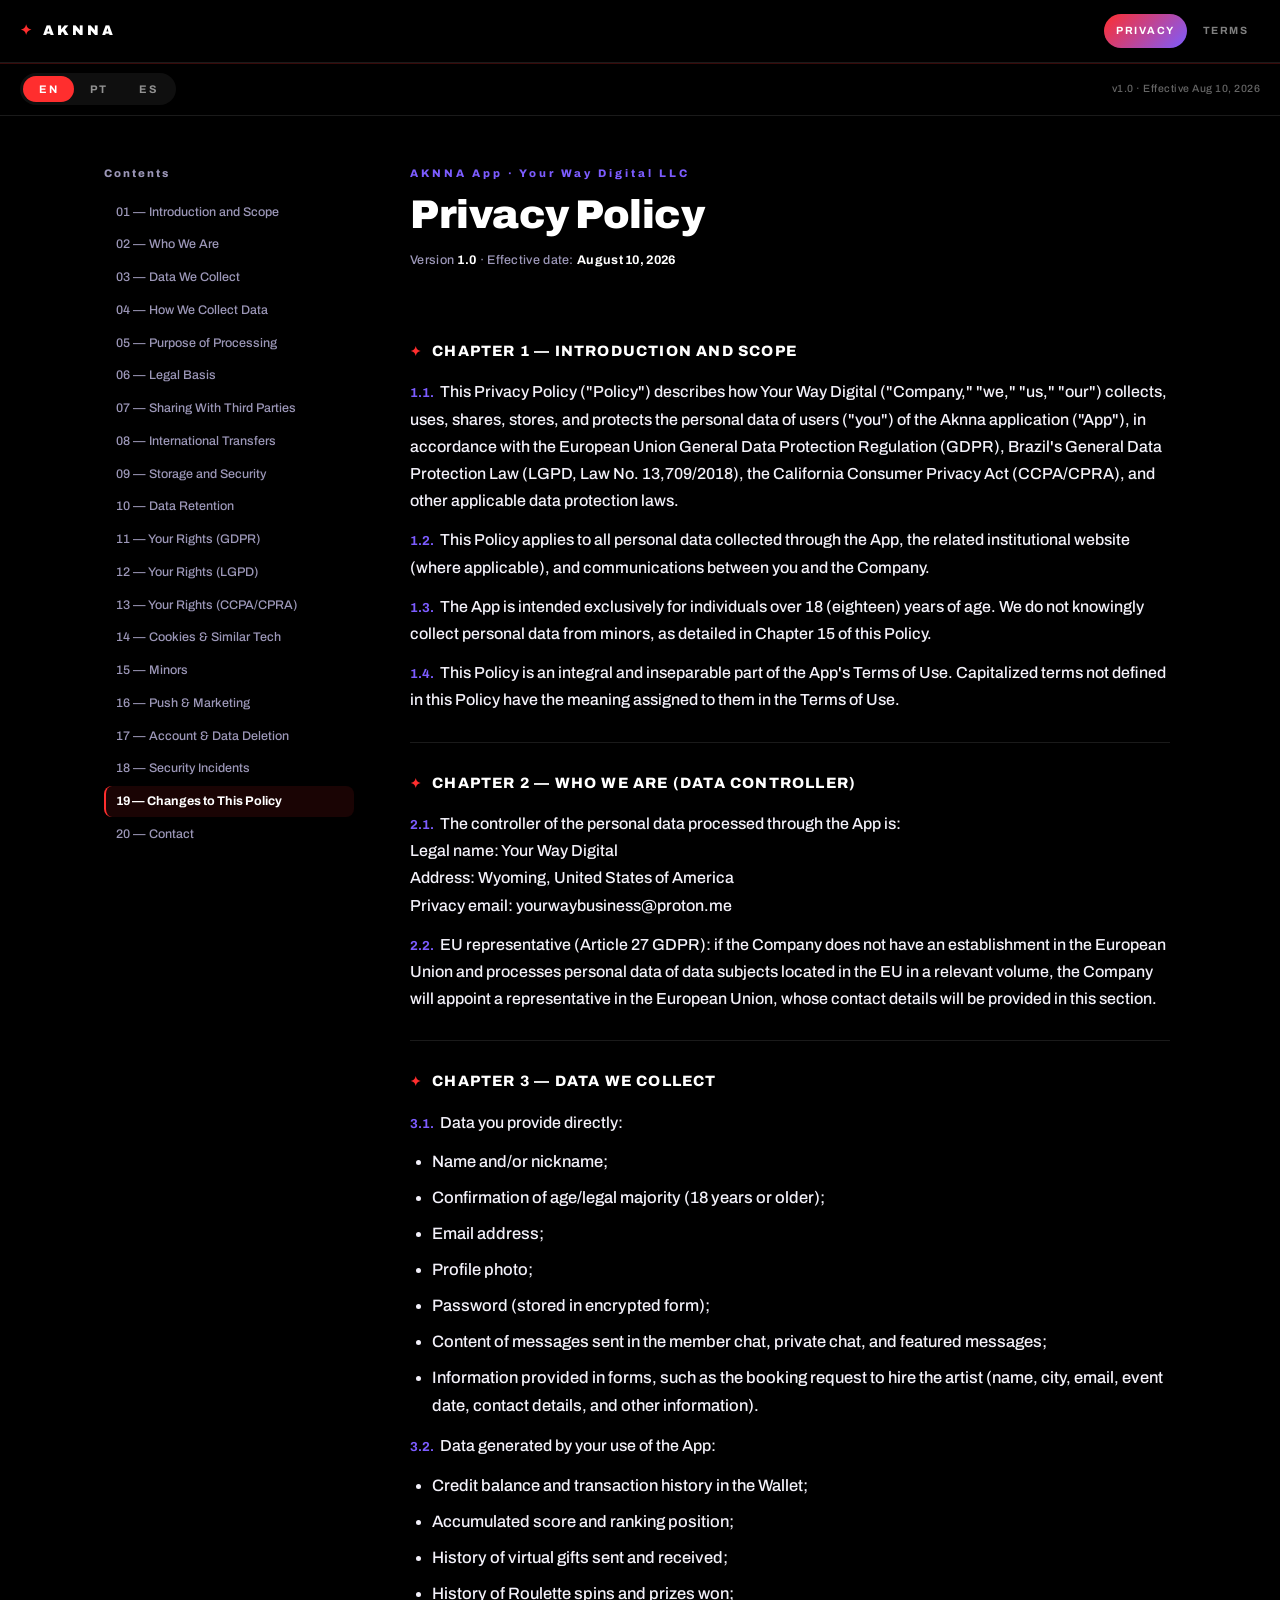
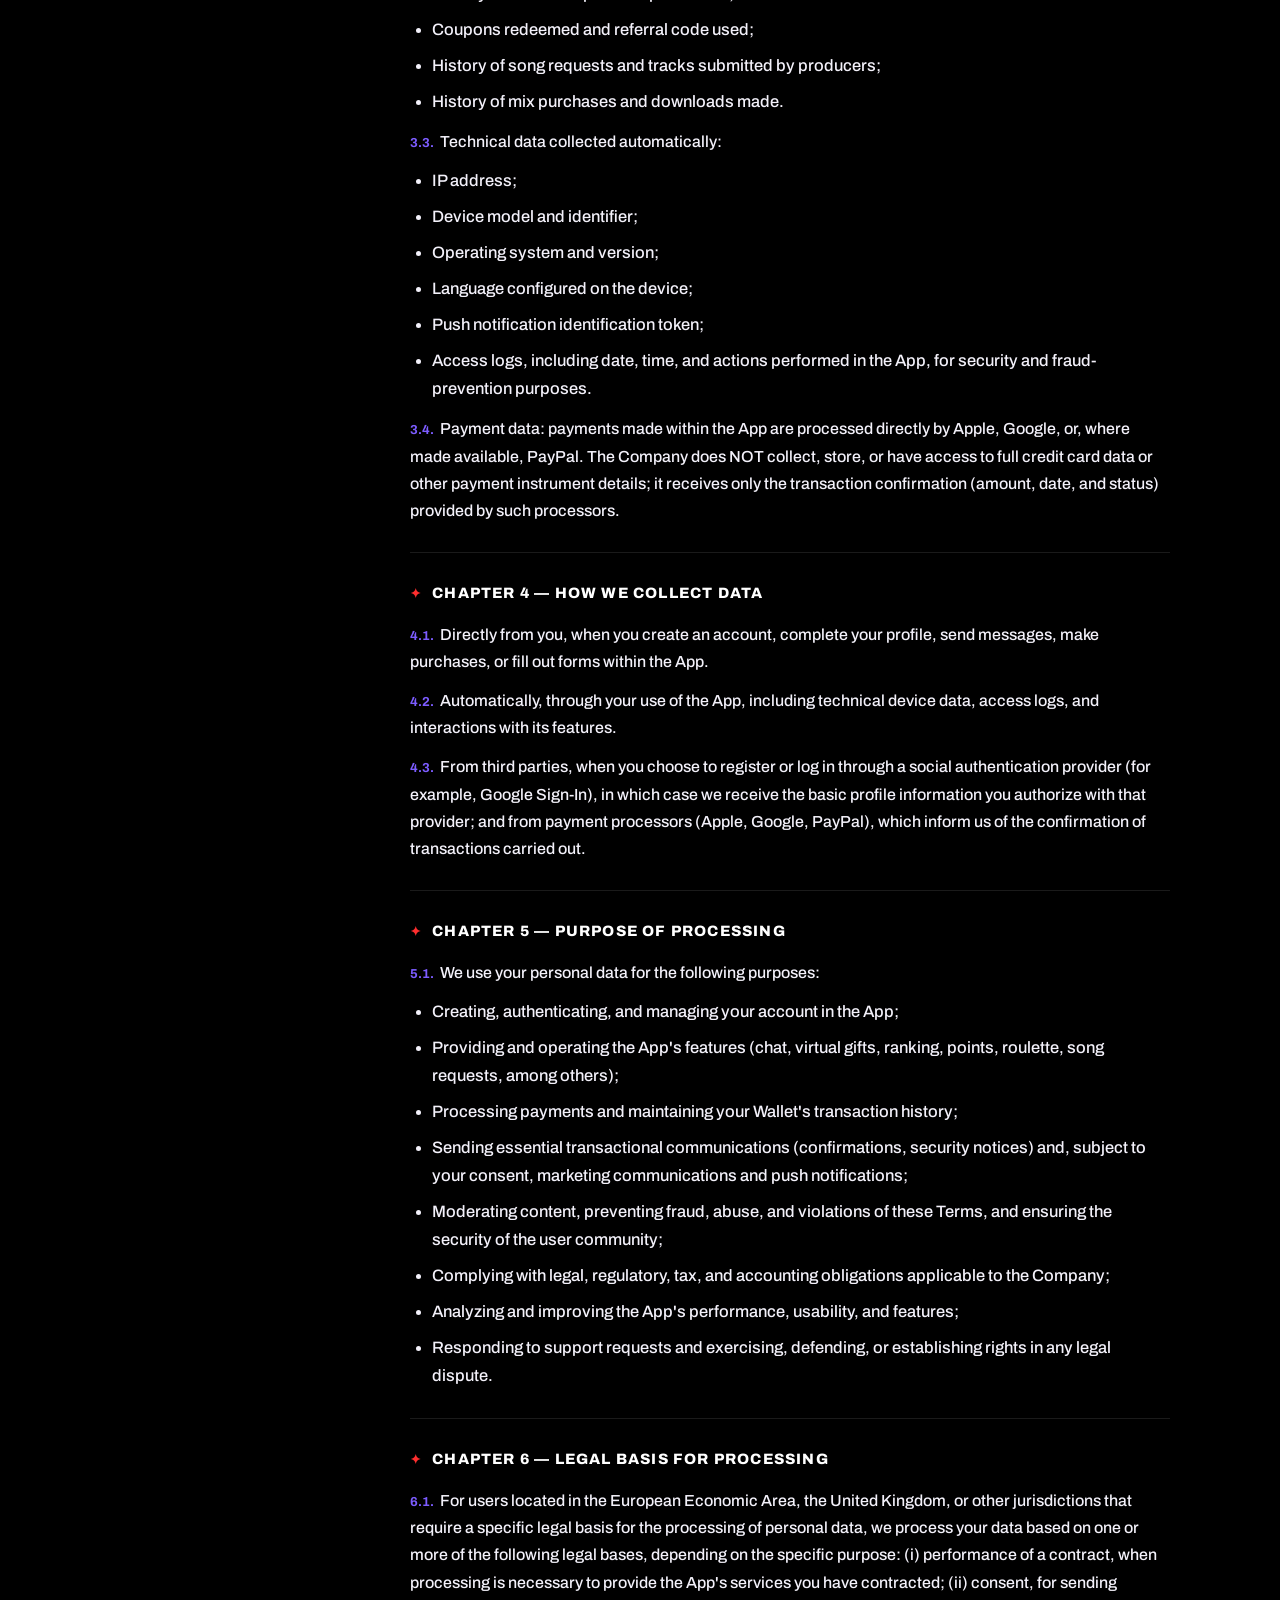
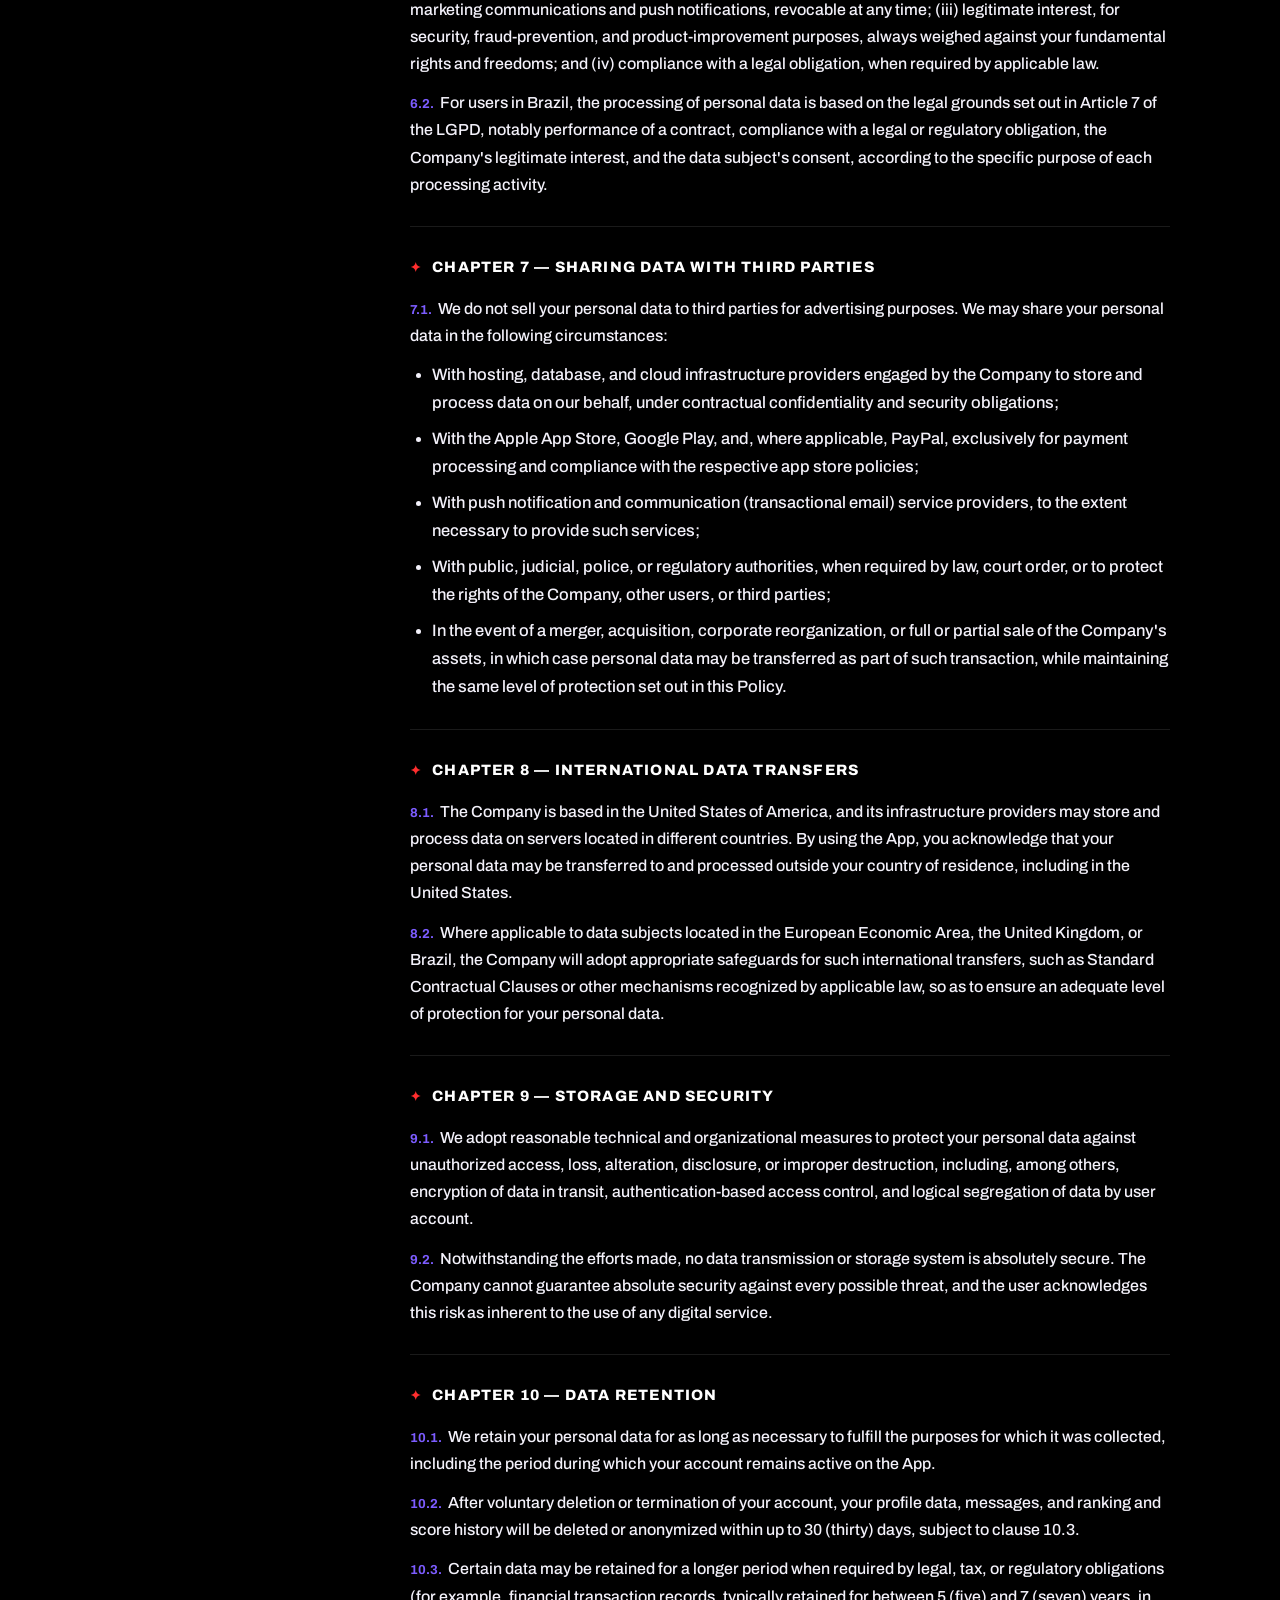
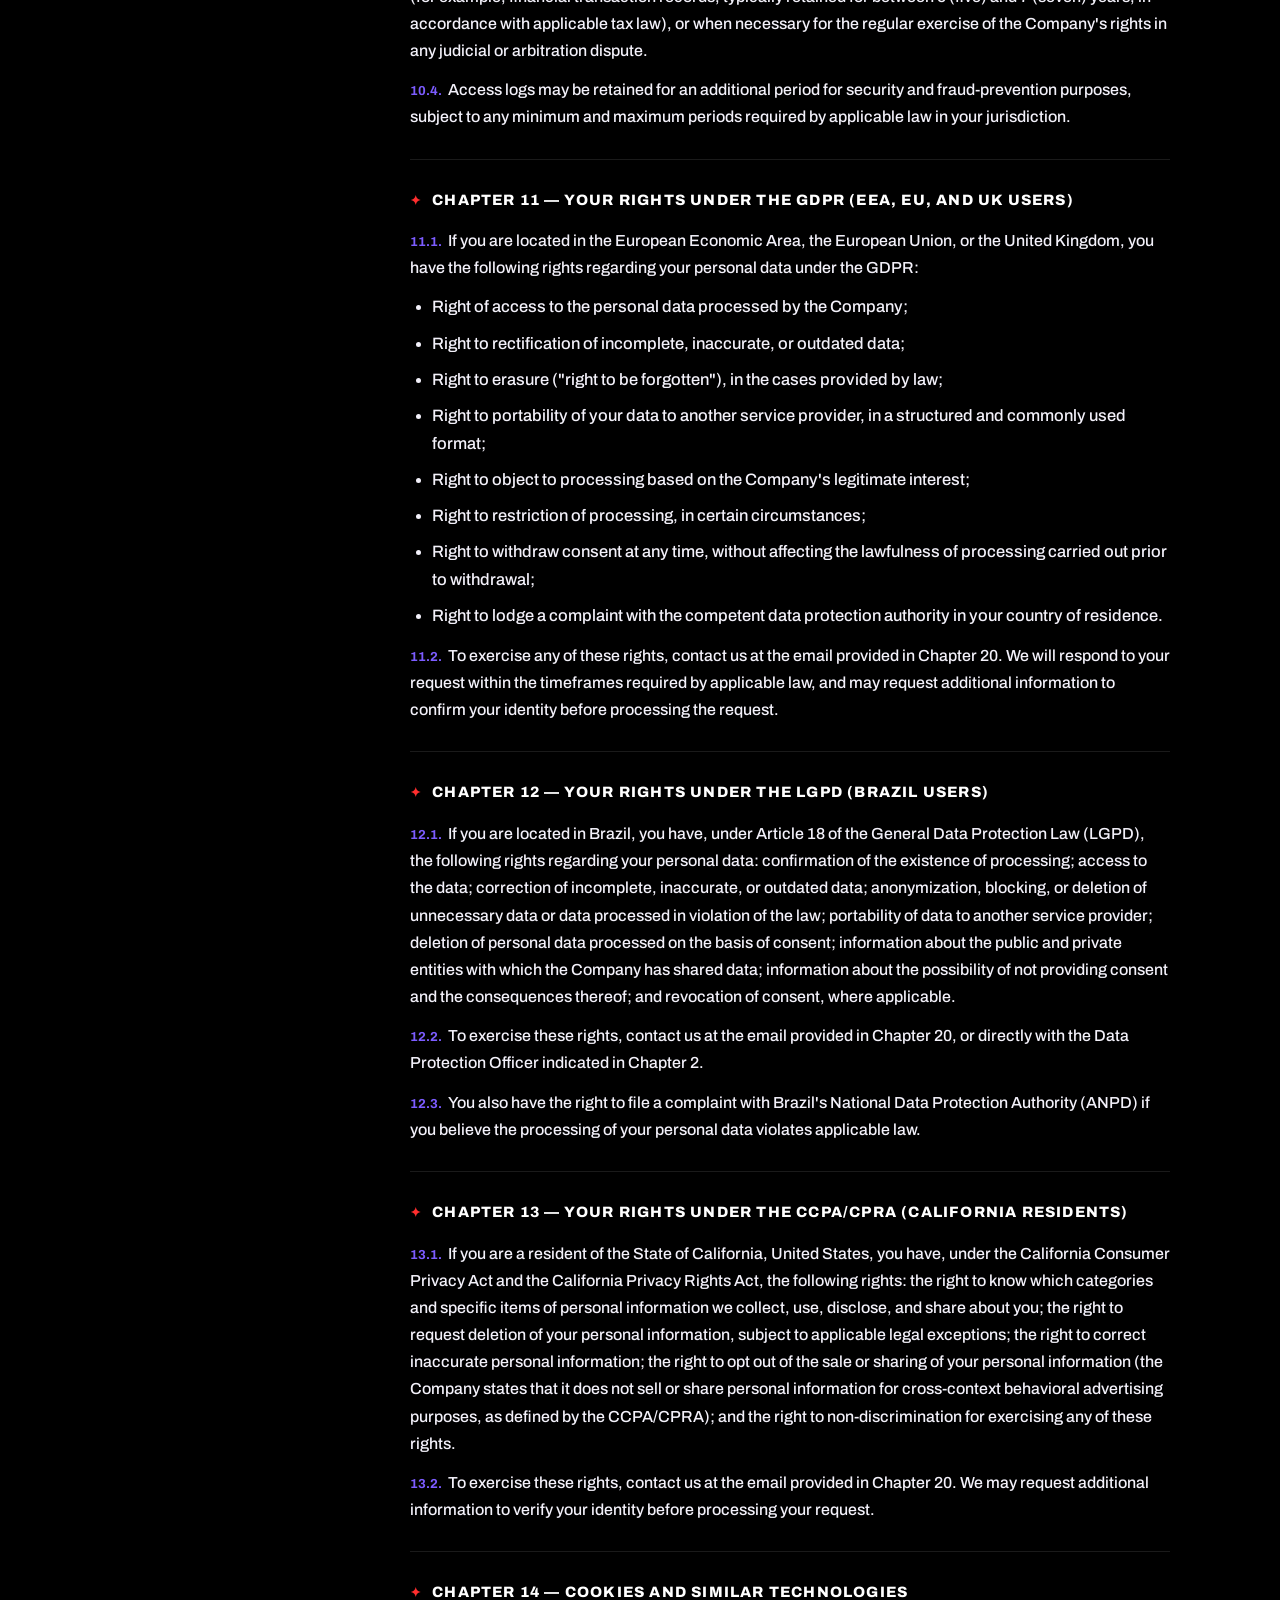
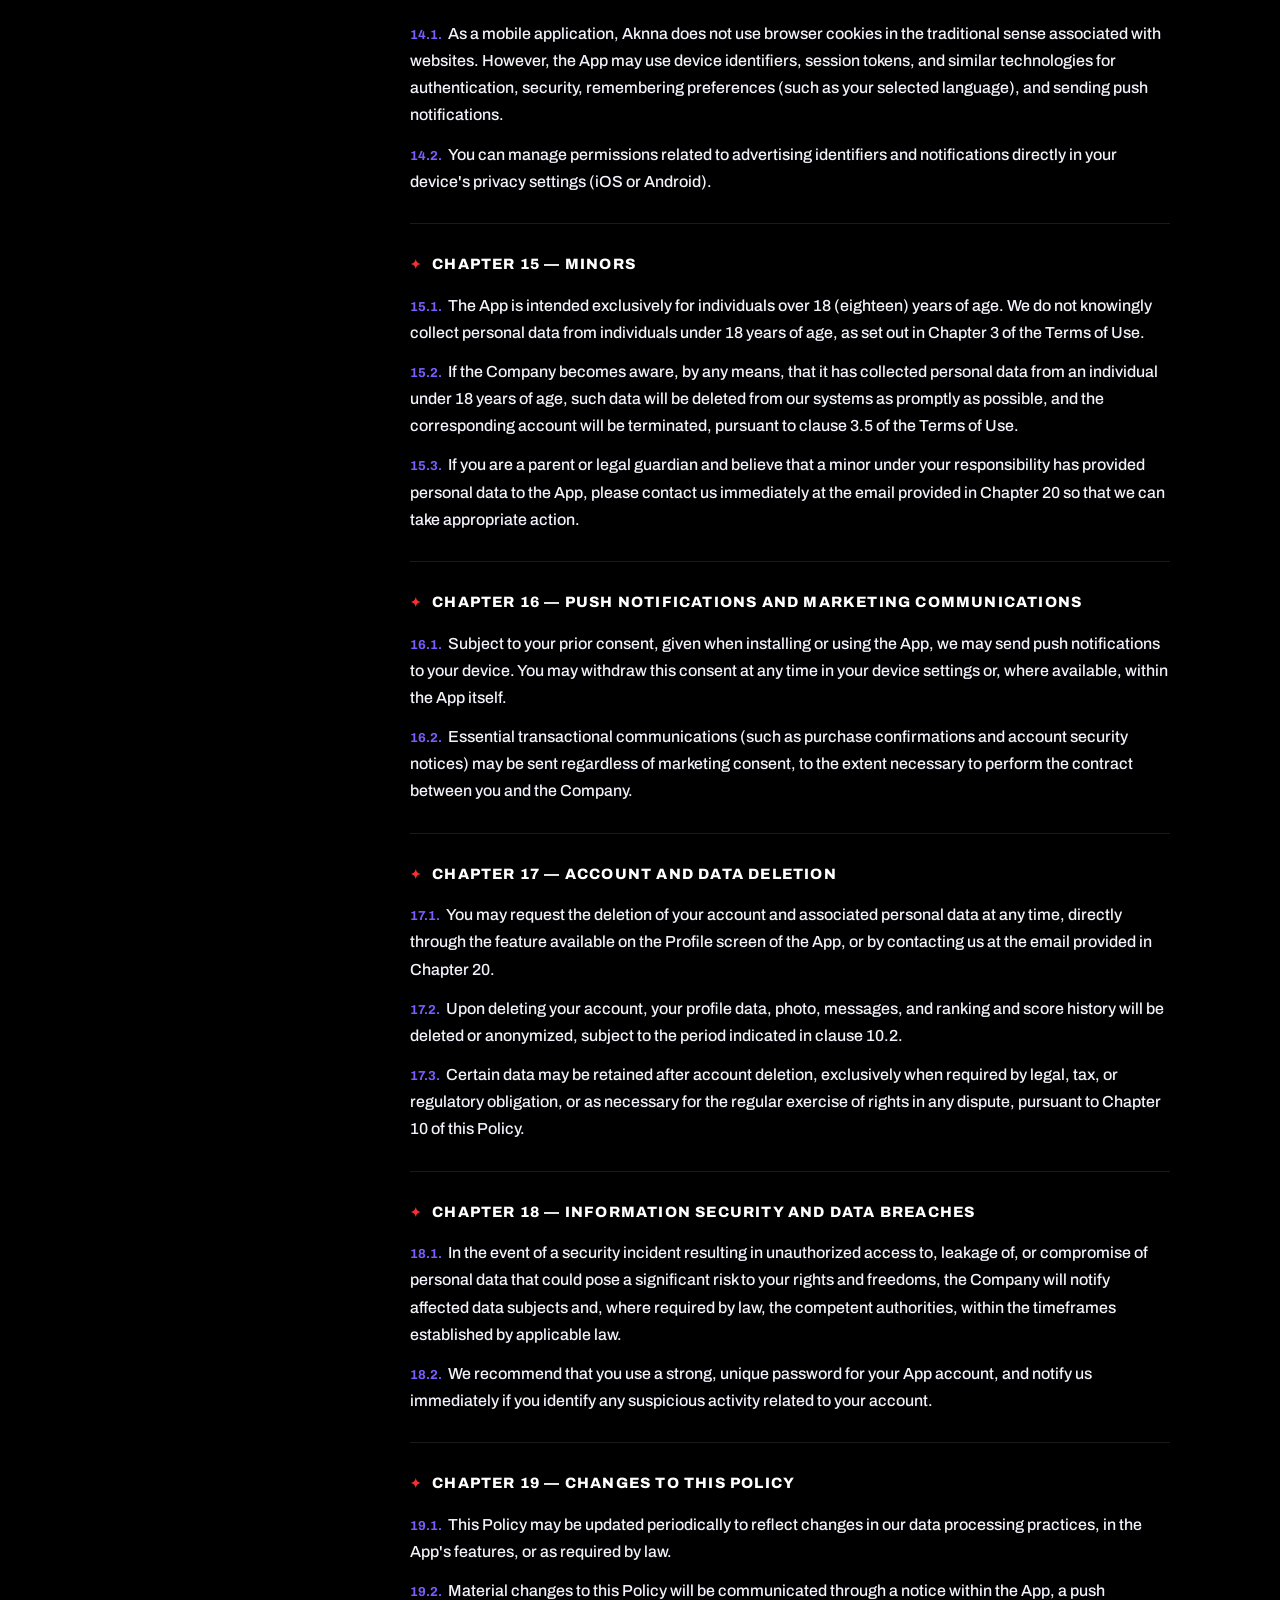
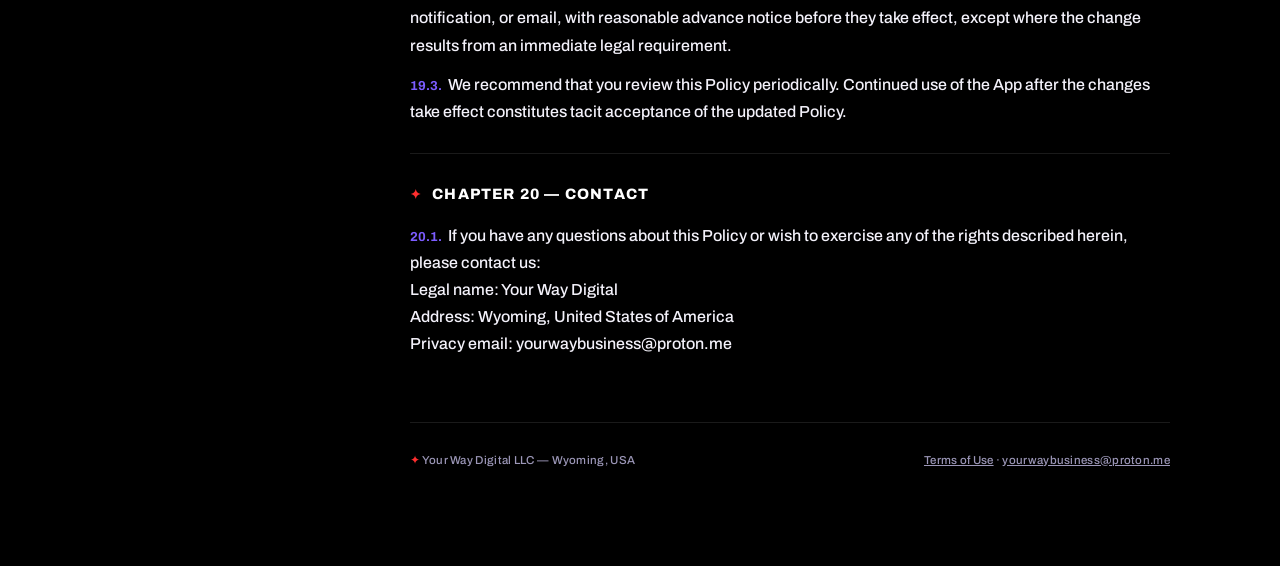
==== privacy-policy.html @ 31ee8f84 "Add favicon" ====
<!DOCTYPE html>
<html lang="pt-BR">
<head>
<meta charset="UTF-8">
<meta name="viewport" content="width=device-width, initial-scale=1.0">
<title>AKNNA — Privacy Policy / Política de Privacidade / Política de Privacidad</title>
<link rel="icon" type="image/x-icon" href="favicon.ico">
<link rel="icon" type="image/png" sizes="16x16" href="favicon-16x16.png">
<link rel="icon" type="image/png" sizes="32x32" href="favicon-32x32.png">
<link rel="icon" type="image/png" sizes="192x192" href="favicon-192.png">
<link rel="apple-touch-icon" sizes="180x180" href="apple-touch-icon.png">
<meta name="description" content="AKNNA App — Privacy Policy (EN/PT/ES)">
<link rel="stylesheet" href="assets/style.css">
</head>
<body>

<div class="topbar">
  <a class="brand" href="https://aknnaofficial.com/"><span class="star">✦</span> AKNNA</a>
  <nav class="doc-switch">
    <a class="active" href="privacy-policy.html">PRIVACY</a>
    <a href="terms-of-use.html">TERMS</a>
  </nav>
</div>
<div class="langbar">
  <div class="lang-pill">
    <button data-lang="en" type="button">EN</button>
    <button data-lang="pt" type="button">PT</button>
    <button data-lang="es" type="button">ES</button>
  </div>
  <span class="updated">v1.0 · Effective Aug 10, 2026</span>
</div>

<div class="wrap">
<!-- ===== TOC — desktop, sticky ===== -->
<nav class="toc lang-block" data-lang="en" aria-label="Table of contents">
  <p class="toc-title">Contents</p>
  <ol>
    <li><a href="#en-c1">01 — Introduction and Scope</a></li>
    <li><a href="#en-c2">02 — Who We Are</a></li>
    <li><a href="#en-c3">03 — Data We Collect</a></li>
    <li><a href="#en-c4">04 — How We Collect Data</a></li>
    <li><a href="#en-c5">05 — Purpose of Processing</a></li>
    <li><a href="#en-c6">06 — Legal Basis</a></li>
    <li><a href="#en-c7">07 — Sharing With Third Parties</a></li>
    <li><a href="#en-c8">08 — International Transfers</a></li>
    <li><a href="#en-c9">09 — Storage and Security</a></li>
    <li><a href="#en-c10">10 — Data Retention</a></li>
    <li><a href="#en-c11">11 — Your Rights (GDPR)</a></li>
    <li><a href="#en-c12">12 — Your Rights (LGPD)</a></li>
    <li><a href="#en-c13">13 — Your Rights (CCPA/CPRA)</a></li>
    <li><a href="#en-c14">14 — Cookies &amp; Similar Tech</a></li>
    <li><a href="#en-c15">15 — Minors</a></li>
    <li><a href="#en-c16">16 — Push &amp; Marketing</a></li>
    <li><a href="#en-c17">17 — Account &amp; Data Deletion</a></li>
    <li><a href="#en-c18">18 — Security Incidents</a></li>
    <li><a href="#en-c19">19 — Changes to This Policy</a></li>
    <li><a href="#en-c20">20 — Contact</a></li>
  </ol>
</nav>
<nav class="toc lang-block" data-lang="pt" aria-label="Índice">
  <p class="toc-title">Índice</p>
  <ol>
    <li><a href="#pt-c1">01 — Introdução e Escopo</a></li>
    <li><a href="#pt-c2">02 — Quem Somos</a></li>
    <li><a href="#pt-c3">03 — Dados que Coletamos</a></li>
    <li><a href="#pt-c4">04 — Como Coletamos os Dados</a></li>
    <li><a href="#pt-c5">05 — Finalidade do Tratamento</a></li>
    <li><a href="#pt-c6">06 — Base Legal</a></li>
    <li><a href="#pt-c7">07 — Compartilhamento com Terceiros</a></li>
    <li><a href="#pt-c8">08 — Transferência Internacional</a></li>
    <li><a href="#pt-c9">09 — Armazenamento e Segurança</a></li>
    <li><a href="#pt-c10">10 — Retenção de Dados</a></li>
    <li><a href="#pt-c11">11 — Seus Direitos (GDPR)</a></li>
    <li><a href="#pt-c12">12 — Seus Direitos (LGPD)</a></li>
    <li><a href="#pt-c13">13 — Seus Direitos (CCPA/CPRA)</a></li>
    <li><a href="#pt-c14">14 — Cookies e Tecnologias Similares</a></li>
    <li><a href="#pt-c15">15 — Menores de Idade</a></li>
    <li><a href="#pt-c16">16 — Push e Marketing</a></li>
    <li><a href="#pt-c17">17 — Exclusão de Conta e Dados</a></li>
    <li><a href="#pt-c18">18 — Incidentes de Segurança</a></li>
    <li><a href="#pt-c19">19 — Alterações a Esta Política</a></li>
    <li><a href="#pt-c20">20 — Contato</a></li>
  </ol>
</nav>
<nav class="toc lang-block" data-lang="es" aria-label="Índice">
  <p class="toc-title">Índice</p>
  <ol>
    <li><a href="#es-c1">01 — Introducción y Ámbito</a></li>
    <li><a href="#es-c2">02 — Quiénes Somos</a></li>
    <li><a href="#es-c3">03 — Datos que Recopilamos</a></li>
    <li><a href="#es-c4">04 — Cómo Recopilamos los Datos</a></li>
    <li><a href="#es-c5">05 — Finalidad del Tratamiento</a></li>
    <li><a href="#es-c6">06 — Base Legal</a></li>
    <li><a href="#es-c7">07 — Compartición con Terceros</a></li>
    <li><a href="#es-c8">08 — Transferencia Internacional</a></li>
    <li><a href="#es-c9">09 — Almacenamiento y Seguridad</a></li>
    <li><a href="#es-c10">10 — Conservación de Datos</a></li>
    <li><a href="#es-c11">11 — Sus Derechos (RGPD)</a></li>
    <li><a href="#es-c12">12 — Sus Derechos (LGPD)</a></li>
    <li><a href="#es-c13">13 — Sus Derechos (CCPA/CPRA)</a></li>
    <li><a href="#es-c14">14 — Cookies y Tecnologías Similares</a></li>
    <li><a href="#es-c15">15 — Menores de Edad</a></li>
    <li><a href="#es-c16">16 — Push y Marketing</a></li>
    <li><a href="#es-c17">17 — Eliminación de Cuenta y Datos</a></li>
    <li><a href="#es-c18">18 — Incidentes de Seguridad</a></li>
    <li><a href="#es-c19">19 — Cambios a Esta Política</a></li>
    <li><a href="#es-c20">20 — Contacto</a></li>
  </ol>
</nav>

<div class="content">
<!-- ===================== EN ===================== -->
<div class="lang-block" data-lang="en">
  <header class="doc-header">
    <p class="eyebrow">AKNNA App · Your Way Digital LLC</p>
    <h1>Privacy Policy</h1>
    <p class="meta">Version <strong>1.0</strong> · Effective date: <strong>August 10, 2026</strong></p>
  </header>

  <section class="chapter" id="en-c1">
    <h2><span class="mark">✦</span> Chapter 1 — Introduction and Scope</h2>
    <p><span class="num">1.1.</span>This Privacy Policy ("Policy") describes how Your Way Digital ("Company," "we," "us," "our") collects, uses, shares, stores, and protects the personal data of users ("you") of the Aknna application ("App"), in accordance with the European Union General Data Protection Regulation (GDPR), Brazil's General Data Protection Law (LGPD, Law No. 13,709/2018), the California Consumer Privacy Act (CCPA/CPRA), and other applicable data protection laws.</p>
    <p><span class="num">1.2.</span>This Policy applies to all personal data collected through the App, the related institutional website (where applicable), and communications between you and the Company.</p>
    <p><span class="num">1.3.</span>The App is intended exclusively for individuals over 18 (eighteen) years of age. We do not knowingly collect personal data from minors, as detailed in Chapter 15 of this Policy.</p>
    <p><span class="num">1.4.</span>This Policy is an integral and inseparable part of the App's Terms of Use. Capitalized terms not defined in this Policy have the meaning assigned to them in the Terms of Use.</p>
  </section>

  <section class="chapter" id="en-c2">
    <h2><span class="mark">✦</span> Chapter 2 — Who We Are (Data Controller)</h2>
    <p><span class="num">2.1.</span>The controller of the personal data processed through the App is:<br>Legal name: Your Way Digital<br>Address: Wyoming, United States of America<br>Privacy email: yourwaybusiness@proton.me</p>
    <p><span class="num">2.2.</span>EU representative (Article 27 GDPR): if the Company does not have an establishment in the European Union and processes personal data of data subjects located in the EU in a relevant volume, the Company will appoint a representative in the European Union, whose contact details will be provided in this section.</p>
  </section>

  <section class="chapter" id="en-c3">
    <h2><span class="mark">✦</span> Chapter 3 — Data We Collect</h2>
    <p><span class="num">3.1.</span>Data you provide directly:</p>
    <ul>
      <li>Name and/or nickname;</li>
      <li>Confirmation of age/legal majority (18 years or older);</li>
      <li>Email address;</li>
      <li>Profile photo;</li>
      <li>Password (stored in encrypted form);</li>
      <li>Content of messages sent in the member chat, private chat, and featured messages;</li>
      <li>Information provided in forms, such as the booking request to hire the artist (name, city, email, event date, contact details, and other information).</li>
    </ul>
    <p><span class="num">3.2.</span>Data generated by your use of the App:</p>
    <ul>
      <li>Credit balance and transaction history in the Wallet;</li>
      <li>Accumulated score and ranking position;</li>
      <li>History of virtual gifts sent and received;</li>
      <li>History of Roulette spins and prizes won;</li>
      <li>Coupons redeemed and referral code used;</li>
      <li>History of song requests and tracks submitted by producers;</li>
      <li>History of mix purchases and downloads made.</li>
    </ul>
    <p><span class="num">3.3.</span>Technical data collected automatically:</p>
    <ul>
      <li>IP address;</li>
      <li>Device model and identifier;</li>
      <li>Operating system and version;</li>
      <li>Language configured on the device;</li>
      <li>Push notification identification token;</li>
      <li>Access logs, including date, time, and actions performed in the App, for security and fraud-prevention purposes.</li>
    </ul>
    <p><span class="num">3.4.</span>Payment data: payments made within the App are processed directly by Apple, Google, or, where made available, PayPal. The Company does NOT collect, store, or have access to full credit card data or other payment instrument details; it receives only the transaction confirmation (amount, date, and status) provided by such processors.</p>
  </section>

  <section class="chapter" id="en-c4">
    <h2><span class="mark">✦</span> Chapter 4 — How We Collect Data</h2>
    <p><span class="num">4.1.</span>Directly from you, when you create an account, complete your profile, send messages, make purchases, or fill out forms within the App.</p>
    <p><span class="num">4.2.</span>Automatically, through your use of the App, including technical device data, access logs, and interactions with its features.</p>
    <p><span class="num">4.3.</span>From third parties, when you choose to register or log in through a social authentication provider (for example, Google Sign-In), in which case we receive the basic profile information you authorize with that provider; and from payment processors (Apple, Google, PayPal), which inform us of the confirmation of transactions carried out.</p>
  </section>

  <section class="chapter" id="en-c5">
    <h2><span class="mark">✦</span> Chapter 5 — Purpose of Processing</h2>
    <p><span class="num">5.1.</span>We use your personal data for the following purposes:</p>
    <ul>
      <li>Creating, authenticating, and managing your account in the App;</li>
      <li>Providing and operating the App's features (chat, virtual gifts, ranking, points, roulette, song requests, among others);</li>
      <li>Processing payments and maintaining your Wallet's transaction history;</li>
      <li>Sending essential transactional communications (confirmations, security notices) and, subject to your consent, marketing communications and push notifications;</li>
      <li>Moderating content, preventing fraud, abuse, and violations of these Terms, and ensuring the security of the user community;</li>
      <li>Complying with legal, regulatory, tax, and accounting obligations applicable to the Company;</li>
      <li>Analyzing and improving the App's performance, usability, and features;</li>
      <li>Responding to support requests and exercising, defending, or establishing rights in any legal dispute.</li>
    </ul>
  </section>

  <section class="chapter" id="en-c6">
    <h2><span class="mark">✦</span> Chapter 6 — Legal Basis for Processing</h2>
    <p><span class="num">6.1.</span>For users located in the European Economic Area, the United Kingdom, or other jurisdictions that require a specific legal basis for the processing of personal data, we process your data based on one or more of the following legal bases, depending on the specific purpose: (i) performance of a contract, when processing is necessary to provide the App's services you have contracted; (ii) consent, for sending marketing communications and push notifications, revocable at any time; (iii) legitimate interest, for security, fraud-prevention, and product-improvement purposes, always weighed against your fundamental rights and freedoms; and (iv) compliance with a legal obligation, when required by applicable law.</p>
    <p><span class="num">6.2.</span>For users in Brazil, the processing of personal data is based on the legal grounds set out in Article 7 of the LGPD, notably performance of a contract, compliance with a legal or regulatory obligation, the Company's legitimate interest, and the data subject's consent, according to the specific purpose of each processing activity.</p>
  </section>

  <section class="chapter" id="en-c7">
    <h2><span class="mark">✦</span> Chapter 7 — Sharing Data With Third Parties</h2>
    <p><span class="num">7.1.</span>We do not sell your personal data to third parties for advertising purposes. We may share your personal data in the following circumstances:</p>
    <ul>
      <li>With hosting, database, and cloud infrastructure providers engaged by the Company to store and process data on our behalf, under contractual confidentiality and security obligations;</li>
      <li>With the Apple App Store, Google Play, and, where applicable, PayPal, exclusively for payment processing and compliance with the respective app store policies;</li>
      <li>With push notification and communication (transactional email) service providers, to the extent necessary to provide such services;</li>
      <li>With public, judicial, police, or regulatory authorities, when required by law, court order, or to protect the rights of the Company, other users, or third parties;</li>
      <li>In the event of a merger, acquisition, corporate reorganization, or full or partial sale of the Company's assets, in which case personal data may be transferred as part of such transaction, while maintaining the same level of protection set out in this Policy.</li>
    </ul>
  </section>

  <section class="chapter" id="en-c8">
    <h2><span class="mark">✦</span> Chapter 8 — International Data Transfers</h2>
    <p><span class="num">8.1.</span>The Company is based in the United States of America, and its infrastructure providers may store and process data on servers located in different countries. By using the App, you acknowledge that your personal data may be transferred to and processed outside your country of residence, including in the United States.</p>
    <p><span class="num">8.2.</span>Where applicable to data subjects located in the European Economic Area, the United Kingdom, or Brazil, the Company will adopt appropriate safeguards for such international transfers, such as Standard Contractual Clauses or other mechanisms recognized by applicable law, so as to ensure an adequate level of protection for your personal data.</p>
  </section>

  <section class="chapter" id="en-c9">
    <h2><span class="mark">✦</span> Chapter 9 — Storage and Security</h2>
    <p><span class="num">9.1.</span>We adopt reasonable technical and organizational measures to protect your personal data against unauthorized access, loss, alteration, disclosure, or improper destruction, including, among others, encryption of data in transit, authentication-based access control, and logical segregation of data by user account.</p>
    <p><span class="num">9.2.</span>Notwithstanding the efforts made, no data transmission or storage system is absolutely secure. The Company cannot guarantee absolute security against every possible threat, and the user acknowledges this risk as inherent to the use of any digital service.</p>
  </section>

  <section class="chapter" id="en-c10">
    <h2><span class="mark">✦</span> Chapter 10 — Data Retention</h2>
    <p><span class="num">10.1.</span>We retain your personal data for as long as necessary to fulfill the purposes for which it was collected, including the period during which your account remains active on the App.</p>
    <p><span class="num">10.2.</span>After voluntary deletion or termination of your account, your profile data, messages, and ranking and score history will be deleted or anonymized within up to 30 (thirty) days, subject to clause 10.3.</p>
    <p><span class="num">10.3.</span>Certain data may be retained for a longer period when required by legal, tax, or regulatory obligations (for example, financial transaction records, typically retained for between 5 (five) and 7 (seven) years, in accordance with applicable tax law), or when necessary for the regular exercise of the Company's rights in any judicial or arbitration dispute.</p>
    <p><span class="num">10.4.</span>Access logs may be retained for an additional period for security and fraud-prevention purposes, subject to any minimum and maximum periods required by applicable law in your jurisdiction.</p>
  </section>
  <section class="chapter" id="en-c11">
    <h2><span class="mark">✦</span> Chapter 11 — Your Rights Under the GDPR (EEA, EU, and UK Users)</h2>
    <p><span class="num">11.1.</span>If you are located in the European Economic Area, the European Union, or the United Kingdom, you have the following rights regarding your personal data under the GDPR:</p>
    <ul>
      <li>Right of access to the personal data processed by the Company;</li>
      <li>Right to rectification of incomplete, inaccurate, or outdated data;</li>
      <li>Right to erasure ("right to be forgotten"), in the cases provided by law;</li>
      <li>Right to portability of your data to another service provider, in a structured and commonly used format;</li>
      <li>Right to object to processing based on the Company's legitimate interest;</li>
      <li>Right to restriction of processing, in certain circumstances;</li>
      <li>Right to withdraw consent at any time, without affecting the lawfulness of processing carried out prior to withdrawal;</li>
      <li>Right to lodge a complaint with the competent data protection authority in your country of residence.</li>
    </ul>
    <p><span class="num">11.2.</span>To exercise any of these rights, contact us at the email provided in Chapter 20. We will respond to your request within the timeframes required by applicable law, and may request additional information to confirm your identity before processing the request.</p>
  </section>

  <section class="chapter" id="en-c12">
    <h2><span class="mark">✦</span> Chapter 12 — Your Rights Under the LGPD (Brazil Users)</h2>
    <p><span class="num">12.1.</span>If you are located in Brazil, you have, under Article 18 of the General Data Protection Law (LGPD), the following rights regarding your personal data: confirmation of the existence of processing; access to the data; correction of incomplete, inaccurate, or outdated data; anonymization, blocking, or deletion of unnecessary data or data processed in violation of the law; portability of data to another service provider; deletion of personal data processed on the basis of consent; information about the public and private entities with which the Company has shared data; information about the possibility of not providing consent and the consequences thereof; and revocation of consent, where applicable.</p>
    <p><span class="num">12.2.</span>To exercise these rights, contact us at the email provided in Chapter 20, or directly with the Data Protection Officer indicated in Chapter 2.</p>
    <p><span class="num">12.3.</span>You also have the right to file a complaint with Brazil's National Data Protection Authority (ANPD) if you believe the processing of your personal data violates applicable law.</p>
  </section>

  <section class="chapter" id="en-c13">
    <h2><span class="mark">✦</span> Chapter 13 — Your Rights Under the CCPA/CPRA (California Residents)</h2>
    <p><span class="num">13.1.</span>If you are a resident of the State of California, United States, you have, under the California Consumer Privacy Act and the California Privacy Rights Act, the following rights: the right to know which categories and specific items of personal information we collect, use, disclose, and share about you; the right to request deletion of your personal information, subject to applicable legal exceptions; the right to correct inaccurate personal information; the right to opt out of the sale or sharing of your personal information (the Company states that it does not sell or share personal information for cross-context behavioral advertising purposes, as defined by the CCPA/CPRA); and the right to non-discrimination for exercising any of these rights.</p>
    <p><span class="num">13.2.</span>To exercise these rights, contact us at the email provided in Chapter 20. We may request additional information to verify your identity before processing your request.</p>
  </section>

  <section class="chapter" id="en-c14">
    <h2><span class="mark">✦</span> Chapter 14 — Cookies and Similar Technologies</h2>
    <p><span class="num">14.1.</span>As a mobile application, Aknna does not use browser cookies in the traditional sense associated with websites. However, the App may use device identifiers, session tokens, and similar technologies for authentication, security, remembering preferences (such as your selected language), and sending push notifications.</p>
    <p><span class="num">14.2.</span>You can manage permissions related to advertising identifiers and notifications directly in your device's privacy settings (iOS or Android).</p>
  </section>

  <section class="chapter" id="en-c15">
    <h2><span class="mark">✦</span> Chapter 15 — Minors</h2>
    <p><span class="num">15.1.</span>The App is intended exclusively for individuals over 18 (eighteen) years of age. We do not knowingly collect personal data from individuals under 18 years of age, as set out in Chapter 3 of the Terms of Use.</p>
    <p><span class="num">15.2.</span>If the Company becomes aware, by any means, that it has collected personal data from an individual under 18 years of age, such data will be deleted from our systems as promptly as possible, and the corresponding account will be terminated, pursuant to clause 3.5 of the Terms of Use.</p>
    <p><span class="num">15.3.</span>If you are a parent or legal guardian and believe that a minor under your responsibility has provided personal data to the App, please contact us immediately at the email provided in Chapter 20 so that we can take appropriate action.</p>
  </section>

  <section class="chapter" id="en-c16">
    <h2><span class="mark">✦</span> Chapter 16 — Push Notifications and Marketing Communications</h2>
    <p><span class="num">16.1.</span>Subject to your prior consent, given when installing or using the App, we may send push notifications to your device. You may withdraw this consent at any time in your device settings or, where available, within the App itself.</p>
    <p><span class="num">16.2.</span>Essential transactional communications (such as purchase confirmations and account security notices) may be sent regardless of marketing consent, to the extent necessary to perform the contract between you and the Company.</p>
  </section>

  <section class="chapter" id="en-c17">
    <h2><span class="mark">✦</span> Chapter 17 — Account and Data Deletion</h2>
    <p><span class="num">17.1.</span>You may request the deletion of your account and associated personal data at any time, directly through the feature available on the Profile screen of the App, or by contacting us at the email provided in Chapter 20.</p>
    <p><span class="num">17.2.</span>Upon deleting your account, your profile data, photo, messages, and ranking and score history will be deleted or anonymized, subject to the period indicated in clause 10.2.</p>
    <p><span class="num">17.3.</span>Certain data may be retained after account deletion, exclusively when required by legal, tax, or regulatory obligation, or as necessary for the regular exercise of rights in any dispute, pursuant to Chapter 10 of this Policy.</p>
  </section>

  <section class="chapter" id="en-c18">
    <h2><span class="mark">✦</span> Chapter 18 — Information Security and Data Breaches</h2>
    <p><span class="num">18.1.</span>In the event of a security incident resulting in unauthorized access to, leakage of, or compromise of personal data that could pose a significant risk to your rights and freedoms, the Company will notify affected data subjects and, where required by law, the competent authorities, within the timeframes established by applicable law.</p>
    <p><span class="num">18.2.</span>We recommend that you use a strong, unique password for your App account, and notify us immediately if you identify any suspicious activity related to your account.</p>
  </section>

  <section class="chapter" id="en-c19">
    <h2><span class="mark">✦</span> Chapter 19 — Changes to This Policy</h2>
    <p><span class="num">19.1.</span>This Policy may be updated periodically to reflect changes in our data processing practices, in the App's features, or as required by law.</p>
    <p><span class="num">19.2.</span>Material changes to this Policy will be communicated through a notice within the App, a push notification, or email, with reasonable advance notice before they take effect, except where the change results from an immediate legal requirement.</p>
    <p><span class="num">19.3.</span>We recommend that you review this Policy periodically. Continued use of the App after the changes take effect constitutes tacit acceptance of the updated Policy.</p>
  </section>

  <section class="chapter" id="en-c20">
    <h2><span class="mark">✦</span> Chapter 20 — Contact</h2>
    <p><span class="num">20.1.</span>If you have any questions about this Policy or wish to exercise any of the rights described herein, please contact us:<br>Legal name: Your Way Digital<br>Address: Wyoming, United States of America<br>Privacy email: yourwaybusiness@proton.me</p>
  </section>

  <footer>
    <span><span class="fstar">✦</span> Your Way Digital LLC — Wyoming, USA</span>
    <span><a href="terms-of-use.html">Terms of Use</a> · <a href="mailto:yourwaybusiness@proton.me">yourwaybusiness@proton.me</a></span>
  </footer>
</div>
<!-- ===================== /EN ===================== -->
<!-- ===================== PT ===================== -->
<div class="lang-block" data-lang="pt">
  <header class="doc-header">
    <p class="eyebrow">App AKNNA · Your Way Digital LLC</p>
    <h1>Política de Privacidade</h1>
    <p class="meta">Versão <strong>1.0</strong> · Data de vigência: <strong>10 de agosto de 2026</strong></p>
  </header>

  <section class="chapter" id="pt-c1">
    <h2><span class="mark">✦</span> Capítulo 1 — Introdução e Escopo</h2>
    <p><span class="num">1.1.</span>Esta Política de Privacidade ("Política") descreve como a Your Way Digital ("Empresa", "nós", "nosso") coleta, usa, compartilha, armazena e protege os dados pessoais dos usuários ("você") do aplicativo Aknna ("Aplicativo"), em conformidade com o Regulamento Geral de Proteção de Dados da União Europeia (GDPR), a Lei Geral de Proteção de Dados do Brasil (LGPD, Lei nº 13.709/2018), a California Consumer Privacy Act (CCPA/CPRA), e demais legislações de proteção de dados aplicáveis.</p>
    <p><span class="num">1.2.</span>Esta Política aplica-se a todos os dados pessoais coletados por meio do Aplicativo, do site institucional relacionado (quando aplicável) e das comunicações realizadas entre você e a Empresa.</p>
    <p><span class="num">1.3.</span>O Aplicativo é destinado exclusivamente a maiores de 18 (dezoito) anos. Não coletamos intencionalmente dados pessoais de menores de idade, conforme detalhado no Capítulo 15 desta Política.</p>
    <p><span class="num">1.4.</span>Esta Política é parte integrante e inseparável dos Termos de Uso do Aplicativo. Termos iniciados em maiúscula e não definidos nesta Política têm o significado a eles atribuído nos Termos de Uso.</p>
  </section>

  <section class="chapter" id="pt-c2">
    <h2><span class="mark">✦</span> Capítulo 2 — Quem Somos (Controlador de Dados)</h2>
    <p><span class="num">2.1.</span>A controladora dos dados pessoais tratados por meio do Aplicativo é:<br>Razão social: Your Way Digital<br>Endereço: Wyoming, Estados Unidos da América<br>E-mail de privacidade: yourwaybusiness@proton.me</p>
    <p><span class="num">2.2.</span>Representante na União Europeia (Artigo 27 do GDPR): caso a Empresa não possua estabelecimento na União Europeia e trate dados pessoais de titulares localizados na UE em volume relevante, a Empresa designará um representante na União Europeia, cujos dados de contato serão informados nesta seção.</p>
  </section>

  <section class="chapter" id="pt-c3">
    <h2><span class="mark">✦</span> Capítulo 3 — Dados que Coletamos</h2>
    <p><span class="num">3.1.</span>Dados fornecidos diretamente por você:</p>
    <ul>
      <li>Nome e/ou apelido (nickname);</li>
      <li>Confirmação de idade/maioridade (18 anos ou mais);</li>
      <li>Endereço de e-mail;</li>
      <li>Foto de perfil;</li>
      <li>Senha (armazenada de forma criptografada);</li>
      <li>Conteúdo de mensagens enviadas no chat de membros, no chat privado e em mensagens em destaque;</li>
      <li>Informações fornecidas em formulários, como o pedido de orçamento para contratação da artista (nome, cidade, email, data do evento, contato e outros).</li>
    </ul>
    <p><span class="num">3.2.</span>Dados gerados pelo uso do Aplicativo:</p>
    <ul>
      <li>Saldo de Créditos e histórico de transações na Carteira;</li>
      <li>Pontuação acumulada e posição no ranking;</li>
      <li>Histórico de presentes virtuais enviados e recebidos;</li>
      <li>Histórico de giros na Roleta e prêmios obtidos;</li>
      <li>Cupons resgatados e código de indicação utilizado;</li>
      <li>Histórico de pedidos de música e envios de faixas por produtores;</li>
      <li>Histórico de compras de mixes e downloads realizados.</li>
    </ul>
    <p><span class="num">3.3.</span>Dados técnicos coletados automaticamente:</p>
    <ul>
      <li>Endereço IP;</li>
      <li>Modelo e identificador do dispositivo;</li>
      <li>Sistema operacional e versão;</li>
      <li>Idioma configurado no dispositivo;</li>
      <li>Token de identificação para envio de notificações push;</li>
      <li>Registros de acesso (logs), incluindo data, hora e ações realizadas no Aplicativo, para fins de segurança e prevenção de fraudes.</li>
    </ul>
    <p><span class="num">3.4.</span>Dados de pagamento: os pagamentos realizados no Aplicativo são processados diretamente pela Apple, pelo Google ou, quando disponibilizado, pelo PayPal. A Empresa NÃO coleta, armazena ou tem acesso a dados completos de cartão de crédito ou outros instrumentos de pagamento; recebe apenas a confirmação da transação (valor, data e status) fornecida por tais processadores.</p>
  </section>

  <section class="chapter" id="pt-c4">
    <h2><span class="mark">✦</span> Capítulo 4 — Como Coletamos os Dados</h2>
    <p><span class="num">4.1.</span>Diretamente de você, quando você cria uma conta, preenche seu perfil, envia mensagens, realiza compras ou preenche formulários dentro do Aplicativo.</p>
    <p><span class="num">4.2.</span>Automaticamente, por meio do uso do Aplicativo, incluindo dados técnicos de dispositivo, registros de acesso e interações com as funcionalidades.</p>
    <p><span class="num">4.3.</span>De terceiros, quando você opta por se cadastrar ou fazer login por meio de provedor de autenticação social (por exemplo, Google Sign-In), hipótese em que recebemos as informações básicas de perfil autorizadas por você junto a tal provedor; e dos processadores de pagamento (Apple, Google, PayPal), que nos informam a confirmação de transações realizadas.</p>
  </section>

  <section class="chapter" id="pt-c5">
    <h2><span class="mark">✦</span> Capítulo 5 — Finalidade do Tratamento</h2>
    <p><span class="num">5.1.</span>Utilizamos seus dados pessoais para as seguintes finalidades:</p>
    <ul>
      <li>Criar, autenticar e gerenciar sua conta no Aplicativo;</li>
      <li>Disponibilizar e operar as funcionalidades do Aplicativo (chat, presentes virtuais, ranking, pontuação, roleta, song requests, entre outras);</li>
      <li>Processar pagamentos e manter o histórico de transações da sua Carteira;</li>
      <li>Enviar comunicações transacionais essenciais (confirmações, avisos de segurança) e, mediante consentimento, comunicações de marketing e notificações push;</li>
      <li>Moderar conteúdo, prevenir fraude, abuso e violações destes Termos, e garantir a segurança da comunidade de usuários;</li>
      <li>Cumprir obrigações legais, regulatórias, fiscais e contábeis aplicáveis à Empresa;</li>
      <li>Analisar e melhorar o desempenho, a usabilidade e as funcionalidades do Aplicativo;</li>
      <li>Responder a solicitações de suporte e exercer, defender ou estabelecer direitos em eventual disputa legal.</li>
    </ul>
  </section>

  <section class="chapter" id="pt-c6">
    <h2><span class="mark">✦</span> Capítulo 6 — Base Legal do Tratamento</h2>
    <p><span class="num">6.1.</span>Para usuários localizados no Espaço Econômico Europeu, Reino Unido ou outras jurisdições que exijam base legal específica para o tratamento de dados pessoais, tratamos seus dados com fundamento em uma ou mais das seguintes bases legais, conforme a finalidade específica: (i) execução de contrato, quando o tratamento é necessário para a prestação dos serviços do Aplicativo que você contratou; (ii) consentimento, para o envio de comunicações de marketing e notificações push, revogável a qualquer momento; (iii) interesse legítimo, para finalidades de segurança, prevenção de fraude e melhoria do produto, sempre ponderado em relação aos seus direitos e liberdades fundamentais; e (iv) cumprimento de obrigação legal, quando exigido por lei aplicável.</p>
    <p><span class="num">6.2.</span>Para usuários no Brasil, o tratamento de dados pessoais fundamenta-se nas hipóteses legais previstas no artigo 7º da LGPD, notadamente a execução de contrato, o cumprimento de obrigação legal ou regulatória, o legítimo interesse da Empresa, e o consentimento do titular, conforme a finalidade específica de cada tratamento.</p>
  </section>

  <section class="chapter" id="pt-c7">
    <h2><span class="mark">✦</span> Capítulo 7 — Compartilhamento de Dados com Terceiros</h2>
    <p><span class="num">7.1.</span>Não vendemos seus dados pessoais a terceiros para fins de publicidade. Podemos compartilhar seus dados pessoais nas seguintes hipóteses:</p>
    <ul>
      <li>Com provedores de hospedagem, banco de dados e infraestrutura em nuvem, contratados pela Empresa para armazenar e processar dados em nosso nome, sob obrigações contratuais de confidencialidade e segurança;</li>
      <li>Com a Apple App Store, o Google Play e, quando aplicável, o PayPal, exclusivamente para processamento de pagamentos e cumprimento das respectivas políticas das lojas de aplicativos;</li>
      <li>Com provedores de envio de notificações push e comunicação (e-mail transacional), na medida necessária à prestação de tais serviços;</li>
      <li>Com autoridades públicas, judiciais, policiais ou regulatórias, quando exigido por lei, ordem judicial ou para proteção de direitos da Empresa, de outros usuários ou de terceiros;</li>
      <li>Em caso de fusão, aquisição, reorganização societária ou venda total ou parcial de ativos da Empresa, hipótese em que os dados pessoais poderão ser transferidos como parte de tal operação, mediante manutenção do mesmo nível de proteção previsto nesta Política.</li>
    </ul>
  </section>

  <section class="chapter" id="pt-c8">
    <h2><span class="mark">✦</span> Capítulo 8 — Transferência Internacional de Dados</h2>
    <p><span class="num">8.1.</span>A Empresa está sediada nos Estados Unidos da América, e seus provedores de infraestrutura podem armazenar e processar dados em servidores localizados em diferentes países. Ao utilizar o Aplicativo, você reconhece que seus dados pessoais poderão ser transferidos e processados fora do seu país de residência, incluindo nos Estados Unidos.</p>
    <p><span class="num">8.2.</span>Quando aplicável a titulares localizados no Espaço Econômico Europeu, Reino Unido ou Brasil, a Empresa adotará salvaguardas apropriadas para tais transferências internacionais, tais como cláusulas contratuais padrão (Standard Contractual Clauses) ou outros mecanismos reconhecidos pela legislação aplicável, de forma a assegurar um nível de proteção adequado aos seus dados pessoais.</p>
  </section>

  <section class="chapter" id="pt-c9">
    <h2><span class="mark">✦</span> Capítulo 9 — Armazenamento e Segurança</h2>
    <p><span class="num">9.1.</span>Adotamos medidas técnicas e organizacionais razoáveis para proteger seus dados pessoais contra acesso não autorizado, perda, alteração, divulgação ou destruição indevida, incluindo, entre outras, criptografia de dados em trânsito, controle de acesso baseado em autenticação, e segregação lógica de dados por conta de usuário.</p>
    <p><span class="num">9.2.</span>Não obstante os esforços empregados, nenhum sistema de transmissão ou armazenamento de dados é absolutamente seguro. A Empresa não pode garantir segurança absoluta contra todas as ameaças possíveis, e o usuário reconhece esse risco inerente ao uso de qualquer serviço digital.</p>
  </section>

  <section class="chapter" id="pt-c10">
    <h2><span class="mark">✦</span> Capítulo 10 — Retenção de Dados</h2>
    <p><span class="num">10.1.</span>Mantemos seus dados pessoais pelo tempo necessário ao cumprimento das finalidades para as quais foram coletados, incluindo o período em que sua conta permanece ativa no Aplicativo.</p>
    <p><span class="num">10.2.</span>Após a exclusão voluntária ou o encerramento de sua conta, seus dados de perfil, mensagens, histórico de pontuação e ranking serão apagados ou anonimizados dentro de um prazo de até 30 (trinta) dias, ressalvado o disposto na cláusula 10.3.</p>
    <p><span class="num">10.3.</span>Determinados dados poderão ser retidos por prazo superior, quando exigido por obrigação legal, fiscal ou regulatória (por exemplo, registros de transações financeiras, tipicamente retidos entre 5 (cinco) e 7 (sete) anos, conforme a legislação tributária aplicável), ou quando necessário para o exercício regular de direitos da Empresa em eventual disputa judicial ou arbitral.</p>
    <p><span class="num">10.4.</span>Registros de acesso (logs) poderão ser retidos por prazo adicional para fins de segurança e prevenção de fraude, observados os prazos mínimos e máximos eventualmente exigidos pela legislação aplicável em sua jurisdição.</p>
  </section>
  <section class="chapter" id="pt-c11">
    <h2><span class="mark">✦</span> Capítulo 11 — Seus Direitos sob o GDPR (Usuários do EEE, UE e Reino Unido)</h2>
    <p><span class="num">11.1.</span>Caso você esteja localizado no Espaço Econômico Europeu, na União Europeia ou no Reino Unido, você possui os seguintes direitos em relação aos seus dados pessoais, nos termos do GDPR:</p>
    <ul>
      <li>Direito de acesso aos seus dados pessoais tratados pela Empresa;</li>
      <li>Direito de retificação de dados incompletos, inexatos ou desatualizados;</li>
      <li>Direito de apagamento ("direito ao esquecimento"), nas hipóteses previstas em lei;</li>
      <li>Direito à portabilidade dos dados a outro fornecedor de serviço, em formato estruturado e de uso comum;</li>
      <li>Direito de oposição ao tratamento fundado em interesse legítimo da Empresa;</li>
      <li>Direito à limitação do tratamento, em determinadas circunstâncias;</li>
      <li>Direito de retirar o consentimento a qualquer momento, sem prejuízo da licitude do tratamento realizado anteriormente à retirada;</li>
      <li>Direito de apresentar reclamação perante a autoridade de proteção de dados competente em seu país de residência.</li>
    </ul>
    <p><span class="num">11.2.</span>Para exercer qualquer um desses direitos, entre em contato conosco pelo e-mail informado no Capítulo 20. Responderemos à sua solicitação dentro dos prazos exigidos pela legislação aplicável, podendo solicitar informações adicionais para confirmar sua identidade antes de processar o pedido.</p>
  </section>

  <section class="chapter" id="pt-c12">
    <h2><span class="mark">✦</span> Capítulo 12 — Seus Direitos sob a LGPD (Usuários no Brasil)</h2>
    <p><span class="num">12.1.</span>Caso você esteja localizado no Brasil, você possui, nos termos do artigo 18 da Lei Geral de Proteção de Dados (Lei nº 13.709/2018), os seguintes direitos em relação aos seus dados pessoais: confirmação da existência de tratamento; acesso aos dados; correção de dados incompletos, inexatos ou desatualizados; anonimização, bloqueio ou eliminação de dados desnecessários ou tratados em desconformidade com a lei; portabilidade dos dados a outro fornecedor de serviço; eliminação dos dados pessoais tratados com base em consentimento; informação sobre as entidades públicas e privadas com as quais a Empresa compartilhou dados; informação sobre a possibilidade de não fornecer consentimento e suas consequências; e revogação do consentimento, quando aplicável.</p>
    <p><span class="num">12.2.</span>Para exercer tais direitos, entre em contato conosco pelo e-mail informado no Capítulo 20, ou diretamente com o Encarregado de Proteção de Dados indicado no Capítulo 2.</p>
    <p><span class="num">12.3.</span>Você também possui o direito de apresentar reclamação junto à Autoridade Nacional de Proteção de Dados (ANPD), caso entenda que o tratamento de seus dados pessoais viola a legislação aplicável.</p>
  </section>

  <section class="chapter" id="pt-c13">
    <h2><span class="mark">✦</span> Capítulo 13 — Seus Direitos sob a CCPA/CPRA (Residentes da Califórnia)</h2>
    <p><span class="num">13.1.</span>Caso você seja residente do Estado da Califórnia, Estados Unidos, você possui, nos termos da California Consumer Privacy Act e da California Privacy Rights Act, os seguintes direitos: direito de saber quais categorias e itens específicos de informações pessoais coletamos, usamos, divulgamos e compartilhamos sobre você; direito de solicitar a exclusão de suas informações pessoais, ressalvadas as exceções legais aplicáveis; direito de corrigir informações pessoais imprecisas; direito de optar por não permitir a venda ou compartilhamento de suas informações pessoais (a Empresa declara que não vende nem compartilha informações pessoais para fins de publicidade comportamental cruzada, nos termos definidos pela CCPA/CPRA); e direito à não discriminação pelo exercício de qualquer um desses direitos.</p>
    <p><span class="num">13.2.</span>Para exercer tais direitos, entre em contato conosco pelo e-mail informado no Capítulo 20. Poderemos solicitar informações adicionais para verificar sua identidade antes de processar sua solicitação.</p>
  </section>

  <section class="chapter" id="pt-c14">
    <h2><span class="mark">✦</span> Capítulo 14 — Cookies e Tecnologias Similares</h2>
    <p><span class="num">14.1.</span>Como aplicativo móvel, o Aknna não utiliza cookies de navegador da forma tradicional associada a sites. Contudo, o Aplicativo pode utilizar identificadores de dispositivo, tokens de sessão e tecnologias similares para autenticação, segurança, lembrança de preferências (como o idioma selecionado) e envio de notificações push.</p>
    <p><span class="num">14.2.</span>Você pode gerenciar permissões relacionadas a identificadores de publicidade e notificações diretamente nas configurações de privacidade do seu dispositivo (iOS ou Android).</p>
  </section>

  <section class="chapter" id="pt-c15">
    <h2><span class="mark">✦</span> Capítulo 15 — Menores de Idade</h2>
    <p><span class="num">15.1.</span>O Aplicativo é destinado exclusivamente a pessoas maiores de 18 (dezoito) anos. Não coletamos, intencionalmente, dados pessoais de pessoas menores de 18 anos, nos termos do Capítulo 3 dos Termos de Uso.</p>
    <p><span class="num">15.2.</span>Caso a Empresa tome conhecimento, por qualquer meio, de que coletou dados pessoais de um menor de 18 anos, tais dados serão excluídos de nossos sistemas o mais rapidamente possível, e a conta correspondente será encerrada, nos termos da cláusula 3.5 dos Termos de Uso.</p>
    <p><span class="num">15.3.</span>Se você é pai, mãe ou responsável legal e acredita que um menor sob sua responsabilidade forneceu dados pessoais ao Aplicativo, entre em contato conosco imediatamente pelo e-mail informado no Capítulo 20, para que possamos tomar as providências cabíveis.</p>
  </section>

  <section class="chapter" id="pt-c16">
    <h2><span class="mark">✦</span> Capítulo 16 — Notificações Push e Comunicações de Marketing</h2>
    <p><span class="num">16.1.</span>Mediante seu consentimento prévio, concedido no momento da instalação ou uso do Aplicativo, podemos enviar notificações push ao seu dispositivo. Você pode revogar este consentimento a qualquer momento nas configurações do seu dispositivo ou, quando disponível, do próprio Aplicativo.</p>
    <p><span class="num">16.2.</span>Comunicações transacionais essenciais (como confirmações de compra e avisos de segurança da conta) poderão ser enviadas independentemente de consentimento de marketing, na medida em que são necessárias à execução do contrato entre você e a Empresa.</p>
  </section>

  <section class="chapter" id="pt-c17">
    <h2><span class="mark">✦</span> Capítulo 17 — Exclusão de Conta e de Dados</h2>
    <p><span class="num">17.1.</span>Você pode solicitar a exclusão de sua conta e dos dados pessoais associados a qualquer momento, diretamente pela funcionalidade disponível na tela de Perfil do Aplicativo, ou entrando em contato conosco pelo e-mail informado no Capítulo 20.</p>
    <p><span class="num">17.2.</span>Ao excluir sua conta, seus dados de perfil, foto, mensagens, histórico de ranking e pontuação serão apagados ou anonimizados, observado o prazo indicado na cláusula 10.2.</p>
    <p><span class="num">17.3.</span>Determinados dados poderão ser retidos após a exclusão da conta, exclusivamente quando exigido por obrigação legal, fiscal ou regulatória, ou para o exercício regular de direitos em eventual disputa, nos termos do Capítulo 10 desta Política.</p>
  </section>

  <section class="chapter" id="pt-c18">
    <h2><span class="mark">✦</span> Capítulo 18 — Segurança da Informação e Violação de Dados</h2>
    <p><span class="num">18.1.</span>Na hipótese de incidente de segurança que resulte em acesso não autorizado, vazamento ou comprometimento de dados pessoais que possa acarretar risco relevante a seus direitos e liberdades, a Empresa notificará os titulares afetados e, quando exigido por lei, às autoridades competentes, dentro dos prazos estabelecidos pela legislação aplicável.</p>
    <p><span class="num">18.2.</span>Recomendamos que você utilize senha forte e exclusiva para sua conta no Aplicativo, e nos notifique imediatamente caso identifique qualquer atividade suspeita relacionada à sua conta.</p>
  </section>

  <section class="chapter" id="pt-c19">
    <h2><span class="mark">✦</span> Capítulo 19 — Alterações a Esta Política</h2>
    <p><span class="num">19.1.</span>Esta Política poderá ser atualizada periodicamente, para refletir mudanças em nossas práticas de tratamento de dados, em funcionalidades do Aplicativo ou por exigência legal.</p>
    <p><span class="num">19.2.</span>Alterações materiais a esta Política serão comunicadas por meio de aviso no Aplicativo, notificação push ou e-mail, com antecedência razoável antes de sua entrada em vigor, exceto quando a alteração decorrer de exigência legal imediata.</p>
    <p><span class="num">19.3.</span>Recomendamos que você revise esta Política periodicamente. O uso continuado do Aplicativo após a entrada em vigor das alterações constitui aceitação tácita da Política atualizada.</p>
  </section>

  <section class="chapter" id="pt-c20">
    <h2><span class="mark">✦</span> Capítulo 20 — Contato</h2>
    <p><span class="num">20.1.</span>Em caso de dúvidas sobre esta Política ou para exercer qualquer um dos direitos aqui descritos, entre em contato conosco:<br>Razão social: Your Way Digital<br>Endereço: Wyoming, Estados Unidos da América<br>E-mail de privacidade: yourwaybusiness@proton.me</p>
  </section>

  <footer>
    <span><span class="fstar">✦</span> Your Way Digital LLC — Wyoming, EUA</span>
    <span><a href="terms-of-use.html">Termos de Uso</a> · <a href="mailto:yourwaybusiness@proton.me">yourwaybusiness@proton.me</a></span>
  </footer>
</div>
<!-- ===================== /PT ===================== -->
<!-- ===================== ES ===================== -->
<div class="lang-block" data-lang="es">
  <header class="doc-header">
    <p class="eyebrow">App AKNNA · Your Way Digital LLC</p>
    <h1>Política de Privacidad</h1>
    <p class="meta">Versión <strong>1.0</strong> · Fecha de vigencia: <strong>10 de agosto de 2026</strong></p>
  </header>

  <section class="chapter" id="es-c1">
    <h2><span class="mark">✦</span> Capítulo 1 — Introducción y Ámbito</h2>
    <p><span class="num">1.1.</span>Esta Política de Privacidad ("Política") describe cómo Your Way Digital ("Empresa", "nosotros", "nuestro") recopila, utiliza, comparte, almacena y protege los datos personales de los usuarios ("usted") de la aplicación Aknna ("Aplicación"), de conformidad con el Reglamento General de Protección de Datos de la Unión Europea (RGPD), la Ley General de Protección de Datos de Brasil (LGPD, Ley n.º 13.709/2018), la California Consumer Privacy Act (CCPA/CPRA), y demás legislaciones de protección de datos aplicables.</p>
    <p><span class="num">1.2.</span>Esta Política se aplica a todos los datos personales recopilados a través de la Aplicación, del sitio web institucional relacionado (cuando corresponda) y de las comunicaciones realizadas entre usted y la Empresa.</p>
    <p><span class="num">1.3.</span>La Aplicación está destinada exclusivamente a mayores de 18 (dieciocho) años. No recopilamos intencionalmente datos personales de menores de edad, conforme se detalla en el Capítulo 15 de esta Política.</p>
    <p><span class="num">1.4.</span>Esta Política es parte integrante e inseparable de los Términos de Uso de la Aplicación. Los términos que comiencen con mayúscula y no estén definidos en esta Política tendrán el significado que se les atribuye en los Términos de Uso.</p>
  </section>

  <section class="chapter" id="es-c2">
    <h2><span class="mark">✦</span> Capítulo 2 — Quiénes Somos (Responsable del Tratamiento)</h2>
    <p><span class="num">2.1.</span>El responsable del tratamiento de los datos personales tratados a través de la Aplicación es:<br>Razón social: Your Way Digital<br>Dirección: Wyoming, Estados Unidos de América<br>Correo electrónico de privacidad: yourwaybusiness@proton.me</p>
    <p><span class="num">2.2.</span>Representante en la Unión Europea (Artículo 27 del RGPD): en caso de que la Empresa no cuente con un establecimiento en la Unión Europea y trate datos personales de titulares ubicados en la UE en un volumen relevante, la Empresa designará un representante en la Unión Europea, cuyos datos de contacto se informarán en esta sección.</p>
  </section>

  <section class="chapter" id="es-c3">
    <h2><span class="mark">✦</span> Capítulo 3 — Datos que Recopilamos</h2>
    <p><span class="num">3.1.</span>Datos que usted nos proporciona directamente:</p>
    <ul>
      <li>Nombre y/o apodo (nickname);</li>
      <li>Confirmación de edad/mayoría de edad (18 años o más);</li>
      <li>Dirección de correo electrónico;</li>
      <li>Foto de perfil;</li>
      <li>Contraseña (almacenada de forma cifrada);</li>
      <li>Contenido de los mensajes enviados en el chat de miembros, en el chat privado y en los mensajes destacados;</li>
      <li>Información proporcionada en formularios, como la solicitud de presupuesto para la contratación de la artista (nombre, ciudad, correo electrónico, fecha del evento, contacto y otros datos).</li>
    </ul>
    <p><span class="num">3.2.</span>Datos generados por el uso de la Aplicación:</p>
    <ul>
      <li>Saldo de Créditos e historial de transacciones en la Cartera;</li>
      <li>Puntuación acumulada y posición en el ranking;</li>
      <li>Historial de regalos virtuales enviados y recibidos;</li>
      <li>Historial de giros de la Ruleta y premios obtenidos;</li>
      <li>Cupones canjeados y código de referido utilizado;</li>
      <li>Historial de solicitudes de canciones y envíos de pistas por parte de productores;</li>
      <li>Historial de compras de mixes y descargas realizadas.</li>
    </ul>
    <p><span class="num">3.3.</span>Datos técnicos recopilados automáticamente:</p>
    <ul>
      <li>Dirección IP;</li>
      <li>Modelo e identificador del dispositivo;</li>
      <li>Sistema operativo y versión;</li>
      <li>Idioma configurado en el dispositivo;</li>
      <li>Token de identificación para el envío de notificaciones push;</li>
      <li>Registros de acceso (logs), incluyendo fecha, hora y acciones realizadas en la Aplicación, con fines de seguridad y prevención de fraudes.</li>
    </ul>
    <p><span class="num">3.4.</span>Datos de pago: los pagos realizados en la Aplicación son procesados directamente por Apple, por Google o, cuando esté disponible, por PayPal. La Empresa NO recopila, almacena ni tiene acceso a los datos completos de tarjetas de crédito u otros instrumentos de pago; solo recibe la confirmación de la transacción (importe, fecha y estado) proporcionada por dichos procesadores.</p>
  </section>

  <section class="chapter" id="es-c4">
    <h2><span class="mark">✦</span> Capítulo 4 — Cómo Recopilamos los Datos</h2>
    <p><span class="num">4.1.</span>Directamente de usted, cuando crea una cuenta, completa su perfil, envía mensajes, realiza compras o completa formularios dentro de la Aplicación.</p>
    <p><span class="num">4.2.</span>Automáticamente, mediante el uso de la Aplicación, incluidos los datos técnicos del dispositivo, los registros de acceso y las interacciones con las funcionalidades.</p>
    <p><span class="num">4.3.</span>De terceros, cuando usted opta por registrarse o iniciar sesión mediante un proveedor de autenticación social (por ejemplo, Google Sign-In), en cuyo caso recibimos la información básica de perfil autorizada por usted ante dicho proveedor; y de los procesadores de pago (Apple, Google, PayPal), que nos informan de la confirmación de las transacciones realizadas.</p>
  </section>

  <section class="chapter" id="es-c5">
    <h2><span class="mark">✦</span> Capítulo 5 — Finalidad del Tratamiento</h2>
    <p><span class="num">5.1.</span>Utilizamos sus datos personales para las siguientes finalidades:</p>
    <ul>
      <li>Crear, autenticar y gestionar su cuenta en la Aplicación;</li>
      <li>Poner a disposición y operar las funcionalidades de la Aplicación (chat, regalos virtuales, ranking, puntuación, ruleta, solicitudes de canciones, entre otras);</li>
      <li>Procesar pagos y mantener el historial de transacciones de su Cartera;</li>
      <li>Enviar comunicaciones transaccionales esenciales (confirmaciones, avisos de seguridad) y, previo consentimiento, comunicaciones de marketing y notificaciones push;</li>
      <li>Moderar contenido, prevenir fraudes, abusos e infracciones de estos Términos, y garantizar la seguridad de la comunidad de usuarios;</li>
      <li>Cumplir con las obligaciones legales, regulatorias, fiscales y contables aplicables a la Empresa;</li>
      <li>Analizar y mejorar el rendimiento, la usabilidad y las funcionalidades de la Aplicación;</li>
      <li>Responder a solicitudes de soporte y ejercer, defender o hacer valer derechos en caso de disputa legal.</li>
    </ul>
  </section>

  <section class="chapter" id="es-c6">
    <h2><span class="mark">✦</span> Capítulo 6 — Base Legal del Tratamiento</h2>
    <p><span class="num">6.1.</span>Para los usuarios ubicados en el Espacio Económico Europeo, el Reino Unido u otras jurisdicciones que exijan una base legal específica para el tratamiento de datos personales, tratamos sus datos con fundamento en una o más de las siguientes bases legales, según la finalidad específica: (i) ejecución de un contrato, cuando el tratamiento sea necesario para la prestación de los servicios de la Aplicación que usted contrató; (ii) consentimiento, para el envío de comunicaciones de marketing y notificaciones push, revocable en cualquier momento; (iii) interés legítimo, para fines de seguridad, prevención de fraude y mejora del producto, siempre ponderado frente a sus derechos y libertades fundamentales; y (iv) cumplimiento de una obligación legal, cuando lo exija la legislación aplicable.</p>
    <p><span class="num">6.2.</span>Para los usuarios en Brasil, el tratamiento de datos personales se fundamenta en las hipótesis legales previstas en el artículo 7 de la LGPD, en particular la ejecución de un contrato, el cumplimiento de una obligación legal o regulatoria, el interés legítimo de la Empresa y el consentimiento del titular, según la finalidad específica de cada tratamiento.</p>
  </section>

  <section class="chapter" id="es-c7">
    <h2><span class="mark">✦</span> Capítulo 7 — Compartición de Datos con Terceros</h2>
    <p><span class="num">7.1.</span>No vendemos sus datos personales a terceros con fines publicitarios. Podemos compartir sus datos personales en los siguientes supuestos:</p>
    <ul>
      <li>Con proveedores de alojamiento, bases de datos e infraestructura en la nube, contratados por la Empresa para almacenar y procesar datos en nuestro nombre, bajo obligaciones contractuales de confidencialidad y seguridad;</li>
      <li>Con la Apple App Store, Google Play y, cuando corresponda, PayPal, exclusivamente para el procesamiento de pagos y el cumplimiento de las respectivas políticas de las tiendas de aplicaciones;</li>
      <li>Con proveedores de envío de notificaciones push y comunicación (correo electrónico transaccional), en la medida necesaria para la prestación de dichos servicios;</li>
      <li>Con autoridades públicas, judiciales, policiales o regulatorias, cuando lo exija la ley, una orden judicial o para proteger los derechos de la Empresa, de otros usuarios o de terceros;</li>
      <li>En caso de fusión, adquisición, reorganización societaria o venta total o parcial de los activos de la Empresa, en cuyo caso los datos personales podrán transferirse como parte de dicha operación, manteniendo el mismo nivel de protección previsto en esta Política.</li>
    </ul>
  </section>

  <section class="chapter" id="es-c8">
    <h2><span class="mark">✦</span> Capítulo 8 — Transferencia Internacional de Datos</h2>
    <p><span class="num">8.1.</span>La Empresa tiene su sede en los Estados Unidos de América, y sus proveedores de infraestructura pueden almacenar y procesar datos en servidores ubicados en distintos países. Al utilizar la Aplicación, usted reconoce que sus datos personales podrán ser transferidos y procesados fuera de su país de residencia, incluidos los Estados Unidos.</p>
    <p><span class="num">8.2.</span>Cuando corresponda a titulares ubicados en el Espacio Económico Europeo, el Reino Unido o Brasil, la Empresa adoptará las salvaguardas apropiadas para dichas transferencias internacionales, tales como cláusulas contractuales tipo (Standard Contractual Clauses) u otros mecanismos reconocidos por la legislación aplicable, a fin de garantizar un nivel adecuado de protección de sus datos personales.</p>
  </section>

  <section class="chapter" id="es-c9">
    <h2><span class="mark">✦</span> Capítulo 9 — Almacenamiento y Seguridad</h2>
    <p><span class="num">9.1.</span>Adoptamos medidas técnicas y organizativas razonables para proteger sus datos personales contra el acceso no autorizado, la pérdida, la alteración, la divulgación o la destrucción indebida, incluyendo, entre otras, el cifrado de datos en tránsito, el control de acceso basado en autenticación y la segregación lógica de datos por cuenta de usuario.</p>
    <p><span class="num">9.2.</span>No obstante los esfuerzos realizados, ningún sistema de transmisión o almacenamiento de datos es absolutamente seguro. La Empresa no puede garantizar una seguridad absoluta frente a todas las amenazas posibles, y el usuario reconoce este riesgo como inherente al uso de cualquier servicio digital.</p>
  </section>

  <section class="chapter" id="es-c10">
    <h2><span class="mark">✦</span> Capítulo 10 — Conservación de Datos</h2>
    <p><span class="num">10.1.</span>Conservamos sus datos personales durante el tiempo necesario para cumplir con las finalidades para las que fueron recopilados, incluido el período en que su cuenta permanezca activa en la Aplicación.</p>
    <p><span class="num">10.2.</span>Tras la eliminación voluntaria o la cancelación de su cuenta, sus datos de perfil, mensajes e historial de puntuación y ranking serán eliminados o anonimizados en un plazo de hasta 30 (treinta) días, sin perjuicio de lo dispuesto en la cláusula 10.3.</p>
    <p><span class="num">10.3.</span>Determinados datos podrán conservarse por un plazo mayor cuando así lo exija una obligación legal, fiscal o regulatoria (por ejemplo, los registros de transacciones financieras, normalmente conservados entre 5 (cinco) y 7 (siete) años, conforme a la legislación tributaria aplicable), o cuando sea necesario para el ejercicio regular de los derechos de la Empresa en una eventual disputa judicial o arbitral.</p>
    <p><span class="num">10.4.</span>Los registros de acceso (logs) podrán conservarse por un plazo adicional con fines de seguridad y prevención de fraude, conforme a los plazos mínimos y máximos que, en su caso, exija la legislación aplicable en su jurisdicción.</p>
  </section>
  <section class="chapter" id="es-c11">
    <h2><span class="mark">✦</span> Capítulo 11 — Sus Derechos Bajo el RGPD (Usuarios del EEE, la UE y el Reino Unido)</h2>
    <p><span class="num">11.1.</span>Si usted se encuentra en el Espacio Económico Europeo, en la Unión Europea o en el Reino Unido, tiene los siguientes derechos respecto de sus datos personales, conforme al RGPD:</p>
    <ul>
      <li>Derecho de acceso a sus datos personales tratados por la Empresa;</li>
      <li>Derecho de rectificación de datos incompletos, inexactos o desactualizados;</li>
      <li>Derecho de supresión ("derecho al olvido"), en los supuestos previstos por la ley;</li>
      <li>Derecho a la portabilidad de los datos a otro proveedor de servicios, en un formato estructurado y de uso común;</li>
      <li>Derecho de oposición al tratamiento basado en el interés legítimo de la Empresa;</li>
      <li>Derecho a la limitación del tratamiento, en determinadas circunstancias;</li>
      <li>Derecho a retirar el consentimiento en cualquier momento, sin afectar la licitud del tratamiento realizado con anterioridad a la retirada;</li>
      <li>Derecho a presentar una reclamación ante la autoridad de protección de datos competente en su país de residencia.</li>
    </ul>
    <p><span class="num">11.2.</span>Para ejercer cualquiera de estos derechos, contáctenos a través del correo electrónico indicado en el Capítulo 20. Responderemos a su solicitud dentro de los plazos exigidos por la legislación aplicable, y podremos solicitar información adicional para confirmar su identidad antes de procesar la solicitud.</p>
  </section>

  <section class="chapter" id="es-c12">
    <h2><span class="mark">✦</span> Capítulo 12 — Sus Derechos Bajo la LGPD (Usuarios en Brasil)</h2>
    <p><span class="num">12.1.</span>Si usted se encuentra en Brasil, tiene, conforme al artículo 18 de la Ley General de Protección de Datos (LGPD), los siguientes derechos respecto de sus datos personales: confirmación de la existencia de tratamiento; acceso a los datos; corrección de datos incompletos, inexactos o desactualizados; anonimización, bloqueo o eliminación de datos innecesarios o tratados en incumplimiento de la ley; portabilidad de los datos a otro proveedor de servicios; eliminación de los datos personales tratados con base en el consentimiento; información sobre las entidades públicas y privadas con las que la Empresa compartió datos; información sobre la posibilidad de no otorgar el consentimiento y sus consecuencias; y revocación del consentimiento, cuando corresponda.</p>
    <p><span class="num">12.2.</span>Para ejercer estos derechos, contáctenos a través del correo electrónico indicado en el Capítulo 20, o directamente con el Encargado de Protección de Datos indicado en el Capítulo 2.</p>
    <p><span class="num">12.3.</span>Usted también tiene derecho a presentar una reclamación ante la Autoridad Nacional de Protección de Datos de Brasil (ANPD), si considera que el tratamiento de sus datos personales infringe la legislación aplicable.</p>
  </section>

  <section class="chapter" id="es-c13">
    <h2><span class="mark">✦</span> Capítulo 13 — Sus Derechos Bajo la CCPA/CPRA (Residentes de California)</h2>
    <p><span class="num">13.1.</span>Si usted reside en el Estado de California, Estados Unidos, tiene, conforme a la California Consumer Privacy Act y la California Privacy Rights Act, los siguientes derechos: derecho a saber qué categorías y elementos específicos de información personal recopilamos, usamos, divulgamos y compartimos sobre usted; derecho a solicitar la eliminación de su información personal, sujeto a las excepciones legales aplicables; derecho a corregir información personal inexacta; derecho a optar por que no se venda ni comparta su información personal (la Empresa declara que no vende ni comparte información personal con fines de publicidad conductual entre contextos, según lo definido por la CCPA/CPRA); y derecho a la no discriminación por el ejercicio de cualquiera de estos derechos.</p>
    <p><span class="num">13.2.</span>Para ejercer estos derechos, contáctenos a través del correo electrónico indicado en el Capítulo 20. Podremos solicitar información adicional para verificar su identidad antes de procesar su solicitud.</p>
  </section>

  <section class="chapter" id="es-c14">
    <h2><span class="mark">✦</span> Capítulo 14 — Cookies y Tecnologías Similares</h2>
    <p><span class="num">14.1.</span>Como aplicación móvil, Aknna no utiliza cookies de navegador en el sentido tradicional asociado a los sitios web. No obstante, la Aplicación puede utilizar identificadores de dispositivo, tokens de sesión y tecnologías similares para la autenticación, la seguridad, el recuerdo de preferencias (como el idioma seleccionado) y el envío de notificaciones push.</p>
    <p><span class="num">14.2.</span>Usted puede gestionar los permisos relacionados con los identificadores de publicidad y las notificaciones directamente en la configuración de privacidad de su dispositivo (iOS o Android).</p>
  </section>

  <section class="chapter" id="es-c15">
    <h2><span class="mark">✦</span> Capítulo 15 — Menores de Edad</h2>
    <p><span class="num">15.1.</span>La Aplicación está destinada exclusivamente a personas mayores de 18 (dieciocho) años. No recopilamos intencionalmente datos personales de personas menores de 18 años, conforme a lo dispuesto en el Capítulo 3 de los Términos de Uso.</p>
    <p><span class="num">15.2.</span>En caso de que la Empresa tenga conocimiento, por cualquier medio, de que ha recopilado datos personales de una persona menor de 18 años, dichos datos serán eliminados de nuestros sistemas lo antes posible, y la cuenta correspondiente será cancelada, conforme a la cláusula 3.5 de los Términos de Uso.</p>
    <p><span class="num">15.3.</span>Si usted es padre, madre o tutor legal y cree que un menor bajo su responsabilidad ha proporcionado datos personales a la Aplicación, contáctenos de inmediato a través del correo electrónico indicado en el Capítulo 20, para que podamos tomar las medidas correspondientes.</p>
  </section>

  <section class="chapter" id="es-c16">
    <h2><span class="mark">✦</span> Capítulo 16 — Notificaciones Push y Comunicaciones de Marketing</h2>
    <p><span class="num">16.1.</span>Previo su consentimiento, otorgado al momento de instalar o usar la Aplicación, podemos enviar notificaciones push a su dispositivo. Usted puede revocar este consentimiento en cualquier momento en la configuración de su dispositivo o, cuando esté disponible, dentro de la propia Aplicación.</p>
    <p><span class="num">16.2.</span>Las comunicaciones transaccionales esenciales (como las confirmaciones de compra y los avisos de seguridad de la cuenta) podrán enviarse independientemente del consentimiento de marketing, en la medida en que sean necesarias para la ejecución del contrato entre usted y la Empresa.</p>
  </section>

  <section class="chapter" id="es-c17">
    <h2><span class="mark">✦</span> Capítulo 17 — Eliminación de Cuenta y de Datos</h2>
    <p><span class="num">17.1.</span>Usted puede solicitar la eliminación de su cuenta y de los datos personales asociados en cualquier momento, directamente a través de la funcionalidad disponible en la pantalla de Perfil de la Aplicación, o contactándonos a través del correo electrónico indicado en el Capítulo 20.</p>
    <p><span class="num">17.2.</span>Al eliminar su cuenta, sus datos de perfil, foto, mensajes e historial de ranking y puntuación serán eliminados o anonimizados, conforme al plazo indicado en la cláusula 10.2.</p>
    <p><span class="num">17.3.</span>Determinados datos podrán conservarse tras la eliminación de la cuenta, exclusivamente cuando lo exija una obligación legal, fiscal o regulatoria, o cuando sea necesario para el ejercicio regular de derechos en una eventual disputa, conforme al Capítulo 10 de esta Política.</p>
  </section>

  <section class="chapter" id="es-c18">
    <h2><span class="mark">✦</span> Capítulo 18 — Seguridad de la Información y Violación de Datos</h2>
    <p><span class="num">18.1.</span>En caso de un incidente de seguridad que resulte en el acceso no autorizado, la filtración o el compromiso de datos personales que pueda suponer un riesgo relevante para sus derechos y libertades, la Empresa notificará a los titulares afectados y, cuando lo exija la ley, a las autoridades competentes, dentro de los plazos establecidos por la legislación aplicable.</p>
    <p><span class="num">18.2.</span>Le recomendamos utilizar una contraseña fuerte y exclusiva para su cuenta en la Aplicación, y notificarnos de inmediato si detecta alguna actividad sospechosa relacionada con su cuenta.</p>
  </section>

  <section class="chapter" id="es-c19">
    <h2><span class="mark">✦</span> Capítulo 19 — Cambios a Esta Política</h2>
    <p><span class="num">19.1.</span>Esta Política podrá actualizarse periódicamente para reflejar cambios en nuestras prácticas de tratamiento de datos, en las funcionalidades de la Aplicación o por exigencia legal.</p>
    <p><span class="num">19.2.</span>Los cambios materiales a esta Política se comunicarán mediante un aviso dentro de la Aplicación, una notificación push o un correo electrónico, con una antelación razonable antes de su entrada en vigor, salvo que el cambio derive de una exigencia legal inmediata.</p>
    <p><span class="num">19.3.</span>Le recomendamos revisar esta Política periódicamente. El uso continuado de la Aplicación tras la entrada en vigor de los cambios constituye la aceptación tácita de la Política actualizada.</p>
  </section>

  <section class="chapter" id="es-c20">
    <h2><span class="mark">✦</span> Capítulo 20 — Contacto</h2>
    <p><span class="num">20.1.</span>En caso de dudas sobre esta Política o para ejercer cualquiera de los derechos aquí descritos, contáctenos:<br>Razón social: Your Way Digital<br>Dirección: Wyoming, Estados Unidos de América<br>Correo electrónico de privacidad: yourwaybusiness@proton.me</p>
  </section>

  <footer>
    <span><span class="fstar">✦</span> Your Way Digital LLC — Wyoming, EE. UU.</span>
    <span><a href="terms-of-use.html">Términos de Uso</a> · <a href="mailto:yourwaybusiness@proton.me">yourwaybusiness@proton.me</a></span>
  </footer>
</div>
<!-- ===================== /ES ===================== -->

</div><!-- /content -->
</div><!-- /wrap -->

<script src="assets/script.js"></script>
</body>
</html>
---- assets/style.css ----
/* AKNNA — Legal pages — OPTION A: "Neon Pulse" (dark club/EDM app) */

@import url('https://fonts.googleapis.com/css2?family=Archivo:wght@500;700;800;900&display=swap');

:root{
  --bg:#000000;
  --surface:#121212;
  --text:#F3F1FA;
  --text-soft:#9C97B8;
  --line:rgba(255,255,255,0.10);
  --accent:#FF2E2E;
  --accent-2:#7C5CFF;
  --max:760px;
}

*{box-sizing:border-box;}
html{scroll-behavior:smooth;}
body{
  margin:0;
  background:var(--bg);
  color:var(--text);
  font-family:'Archivo', sans-serif;
  font-weight:500;
  font-size:16.5px;
  line-height:1.7;
  -webkit-font-smoothing:antialiased;
}
a{color:var(--text);}
a:focus-visible, button:focus-visible{outline:2px solid var(--accent); outline-offset:2px;}

.topbar{
  position:sticky; top:0; z-index:40;
  background:#000000; color:#fff;
  display:flex; align-items:center; justify-content:space-between;
  padding:14px 20px;
  border-bottom:1px solid var(--line);
  box-shadow:0 1px 0 rgba(255,46,46,0.22);
}
.brand{
  display:flex; align-items:baseline; gap:8px;
  font-family:'Archivo', sans-serif; font-weight:900;
  letter-spacing:3px; font-size:14px; text-decoration:none; color:#fff;
}
.brand .star{color:var(--accent); font-weight:700;}
.doc-switch{display:flex; gap:4px; font-family:'Archivo',sans-serif;}
.doc-switch a{
  font-size:10.5px; letter-spacing:1.5px; font-weight:700; text-decoration:none;
  color:rgba(255,255,255,0.5); padding:8px 12px; border-radius:999px;
}
.doc-switch a.active{color:#fff; background:linear-gradient(135deg,var(--accent),var(--accent-2));}

.langbar{
  display:flex; align-items:center; gap:10px; padding:10px 20px;
  background:#000000;
  border-bottom:1px solid var(--line);
}
.lang-pill{display:inline-flex; background:rgba(255,255,255,0.06); border-radius:999px; padding:3px;}
.lang-pill button{
  font-family:'Archivo', sans-serif; font-size:11px; font-weight:700; letter-spacing:1.5px;
  color:rgba(255,255,255,0.55); background:transparent; border:none; cursor:pointer;
  padding:7px 16px; border-radius:999px;
}
.lang-pill button.active{background:var(--accent); color:#fff;}
.updated{margin-left:auto; font-family:'Archivo',sans-serif; font-size:10.5px; letter-spacing:0.5px; color:rgba(255,255,255,0.4);}

.wrap{display:grid; grid-template-columns:250px minmax(0,1fr); gap:56px; max-width:1120px; margin:0 auto; padding:48px 24px 96px;}
.toc{position:sticky; top:96px; align-self:start; max-height:calc(100vh - 130px); overflow:auto;}
.toc-title{font-family:'Archivo',sans-serif; font-size:11px; font-weight:800; letter-spacing:2px; color:var(--text-soft); margin:0 0 14px;}
.toc ol{list-style:none; margin:0; padding:0;}
.toc li{margin:0 0 2px;}
.toc a{display:block; text-decoration:none; color:var(--text-soft); font-family:'Archivo',sans-serif; font-size:12.5px; line-height:1.5; padding:6px 10px; border-radius:8px; border-left:2px solid transparent;}
.toc a:hover{color:var(--text); background:rgba(255,255,255,0.04);}
.toc a.current{color:#fff; border-left-color:var(--accent); background:rgba(255,46,46,0.10); font-weight:700;}
.toc-mobile{display:none;}

.content{max-width:var(--max);}
.doc-header{margin-bottom:40px;}
.eyebrow{font-family:'Archivo',sans-serif; font-size:11px; font-weight:800; letter-spacing:3px; color:var(--accent-2); margin:0 0 10px;}
h1{font-family:'Archivo',sans-serif; font-weight:900; font-size:clamp(28px,4vw,40px); letter-spacing:-0.5px; line-height:1.08; margin:0 0 14px; color:#fff;}
.meta{font-family:'Archivo',sans-serif; font-size:12.5px; color:var(--text-soft); letter-spacing:0.3px;}
.meta strong{color:#fff;}

.chapter{padding-top:28px; margin-top:28px; border-top:1px solid var(--line); scroll-margin-top:150px;}
.chapter:first-of-type{border-top:none; margin-top:8px;}
.chapter h2{font-family:'Archivo',sans-serif; font-weight:800; font-size:15px; letter-spacing:1.2px; text-transform:uppercase; color:#fff; margin:0 0 14px; display:flex; gap:10px; align-items:baseline;}
.chapter h2 .mark{color:var(--accent); font-size:13px;}
.chapter p{margin:0 0 12px; color:var(--text); font-size:16px;}
.chapter p .num{color:var(--accent-2); font-weight:700; margin-right:6px; font-family:'Archivo',sans-serif; font-size:13px;}
.chapter ul{margin:0 0 12px; padding-left:22px;}
.chapter li{margin-bottom:8px;}
.chapter strong{font-weight:700; color:#fff;}

.lang-block{display:none;}
.lang-block.active{display:block;}

footer{border-top:1px solid var(--line); margin-top:64px; padding-top:28px; font-family:'Archivo',sans-serif; font-size:11.5px; color:var(--text-soft); letter-spacing:0.3px; display:flex; flex-wrap:wrap; gap:8px 18px; justify-content:space-between; align-items:center;}
footer a{color:var(--text-soft);}
footer .fstar{color:var(--accent);}

.hub{max-width:520px; margin:0 auto; padding:64px 24px;}
.hub h1{font-family:'Archivo',sans-serif; font-weight:900; font-size:28px; margin:0 0 8px; color:#fff;}
.hub p.lead{color:#FFFFFF; margin:0 0 32px;}
.hub a.card{display:flex; align-items:center; justify-content:space-between; padding:20px 22px; margin-bottom:14px; background:var(--surface); border:1px solid var(--line); border-radius:14px; text-decoration:none; color:#fff; font-family:'Archivo',sans-serif; font-weight:700; font-size:15px; transition:border-color .15s;}
.hub a.card:hover{border-color:var(--accent);}
.hub a.card span.arrow{color:var(--accent); font-size:20px;}

@media (max-width:900px){
  .wrap{grid-template-columns:1fr; padding:32px 18px 72px; gap:20px;}
  .toc{position:static; max-height:none; border:1px solid var(--line); border-radius:14px; background:var(--surface); padding:16px 18px 4px; margin-bottom:8px;}
  .langbar{flex-wrap:wrap;}
  .updated{margin-left:0; width:100%;}
}
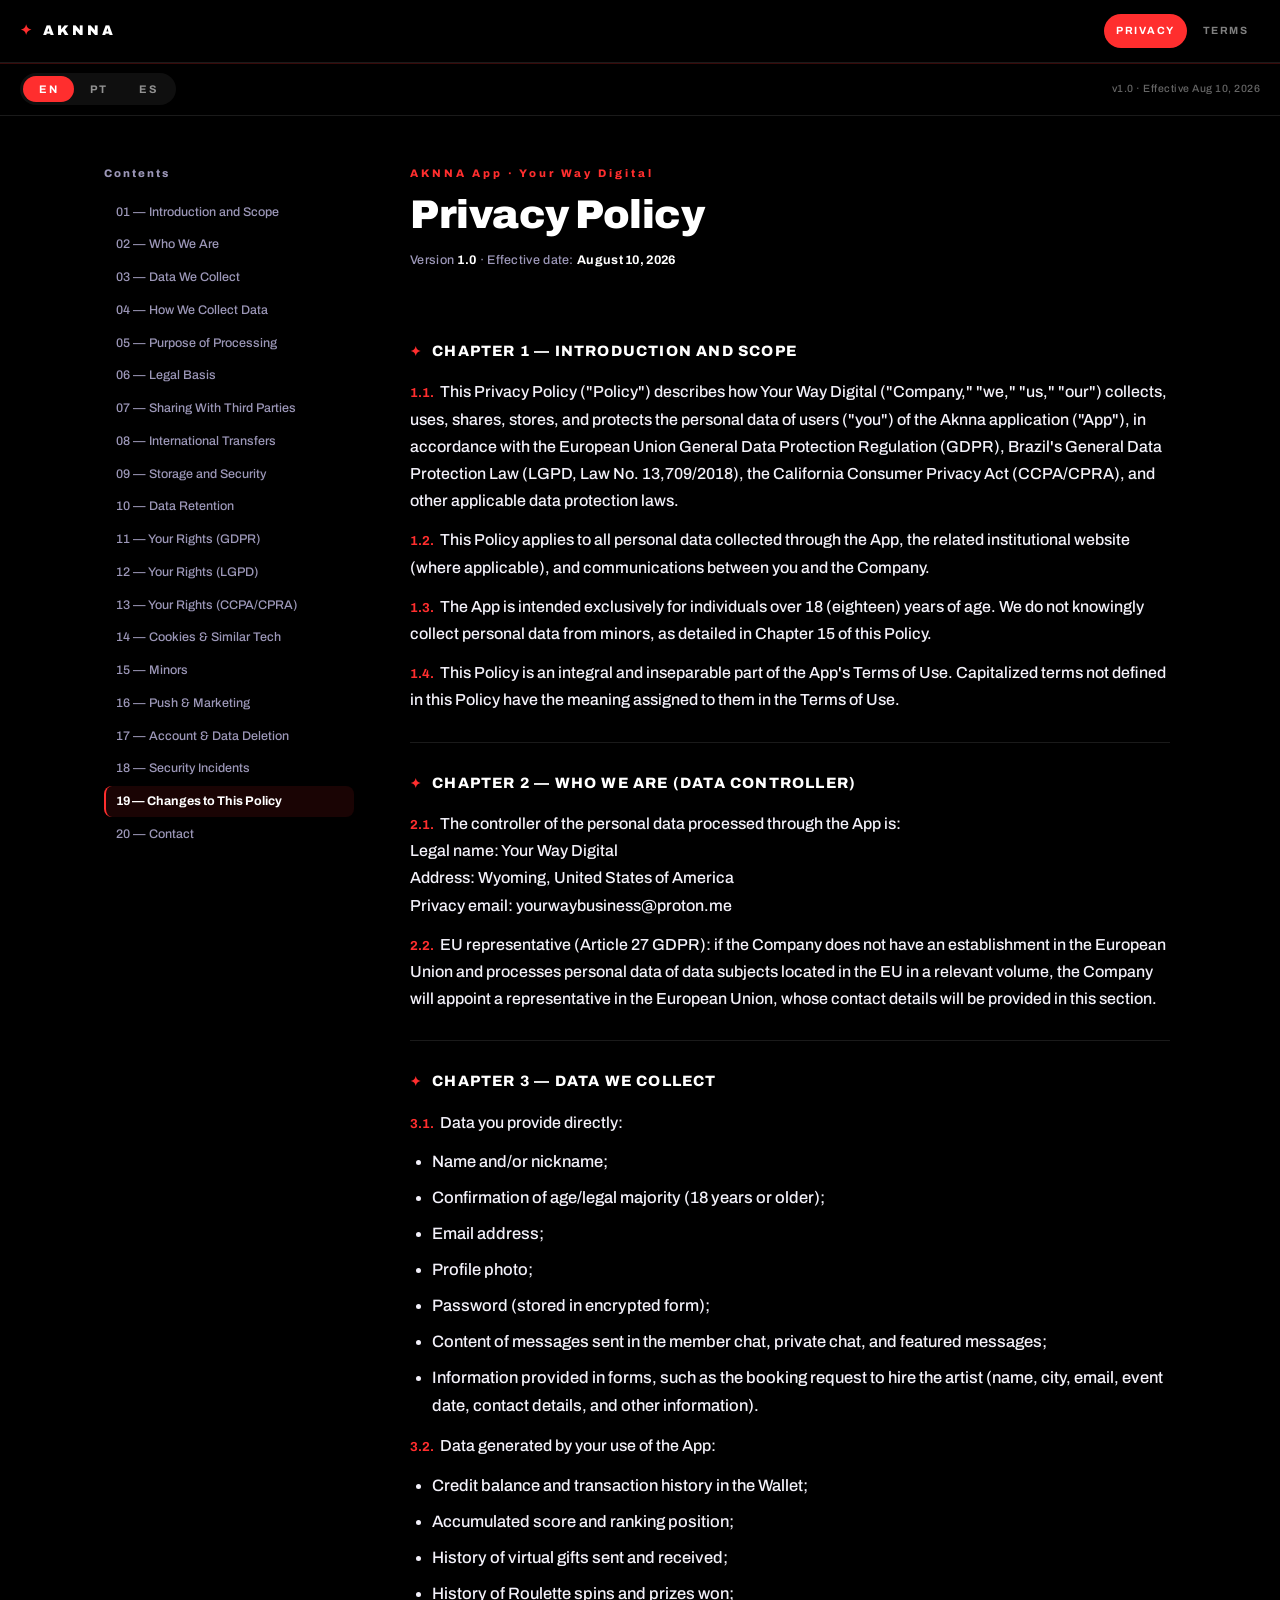
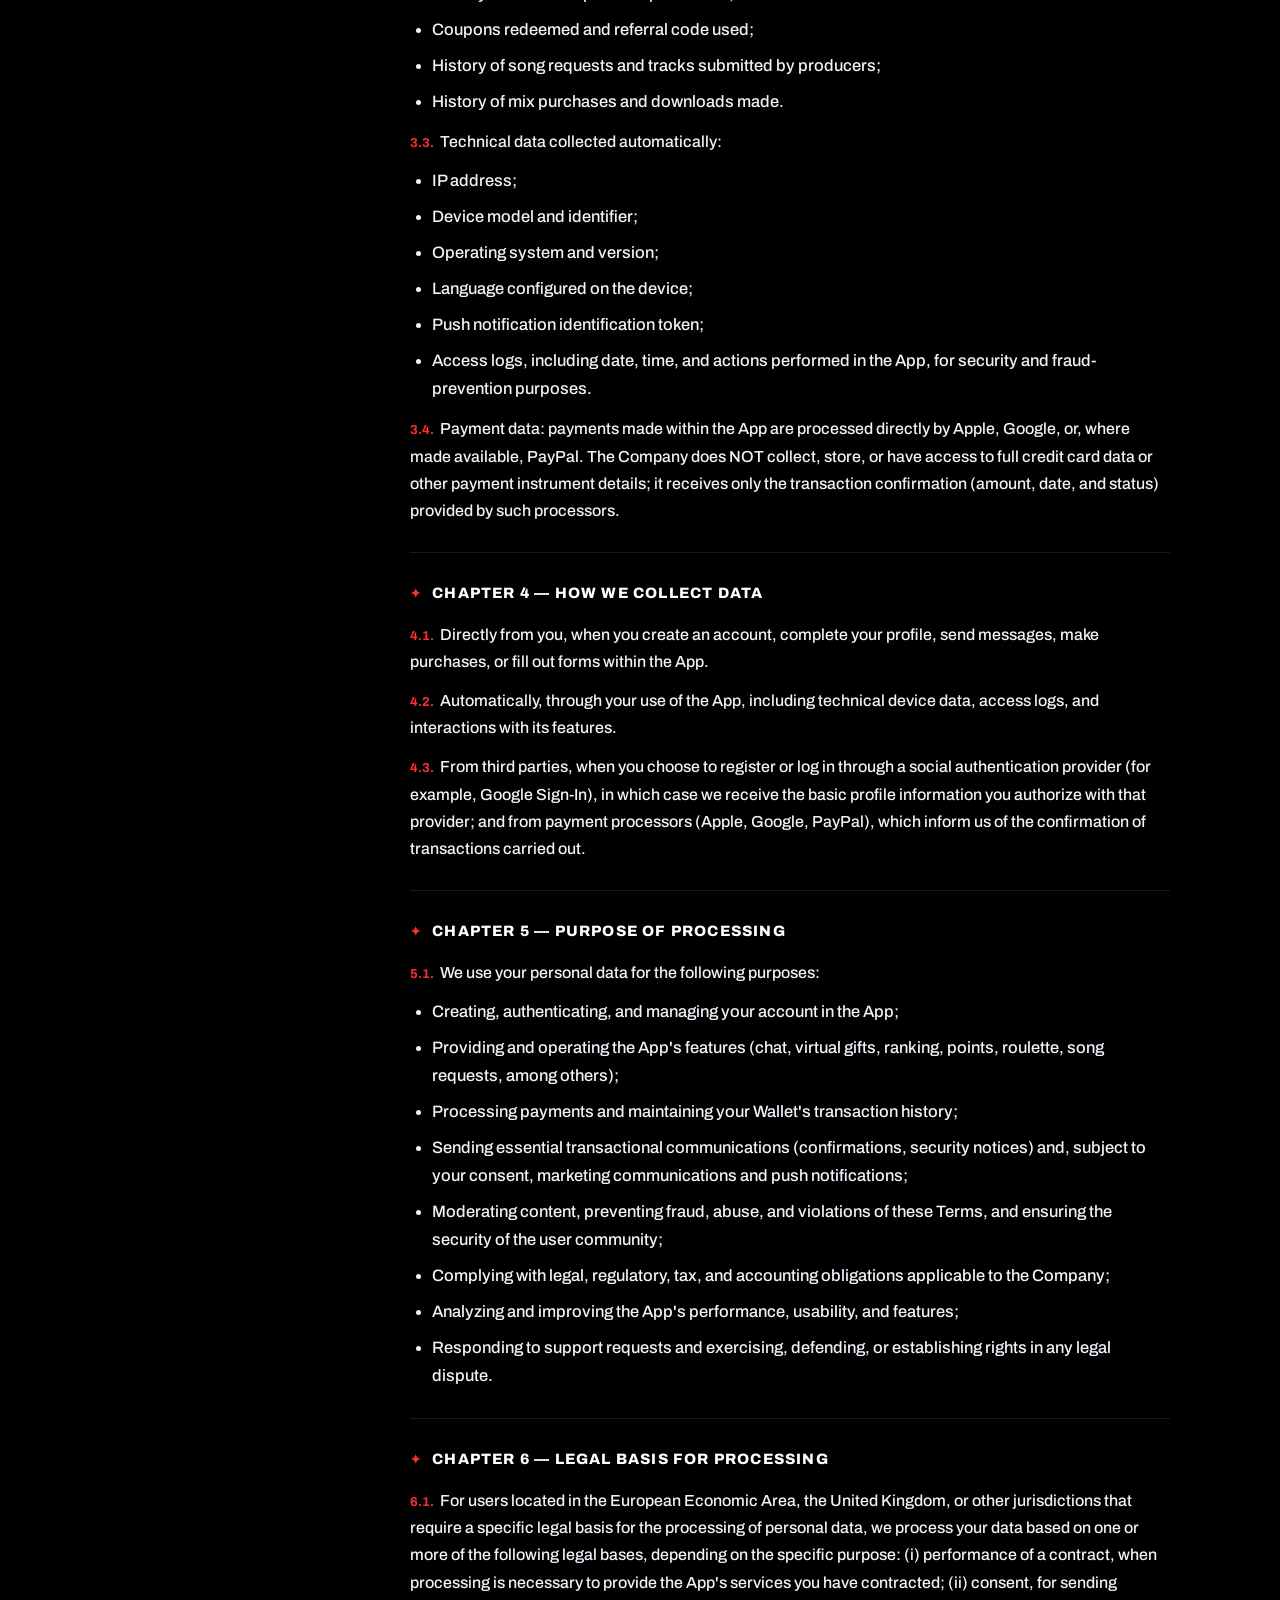
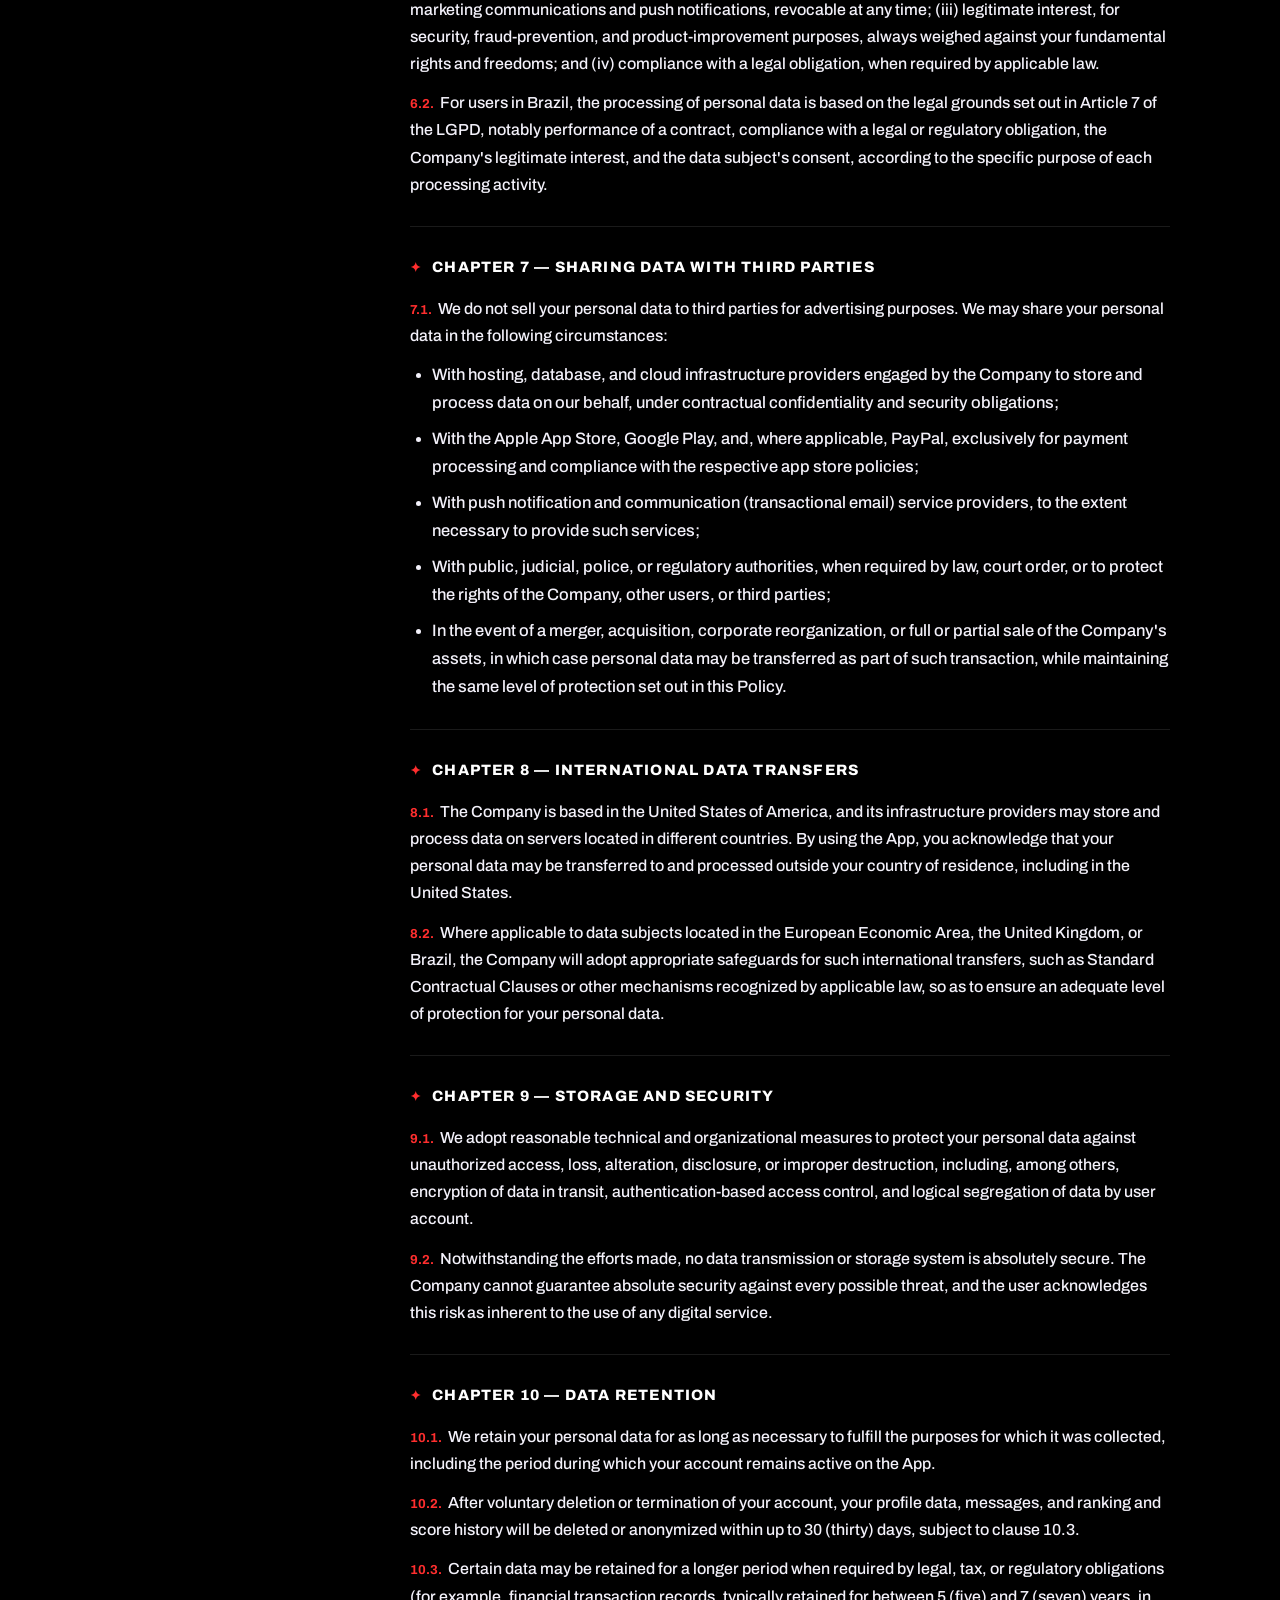
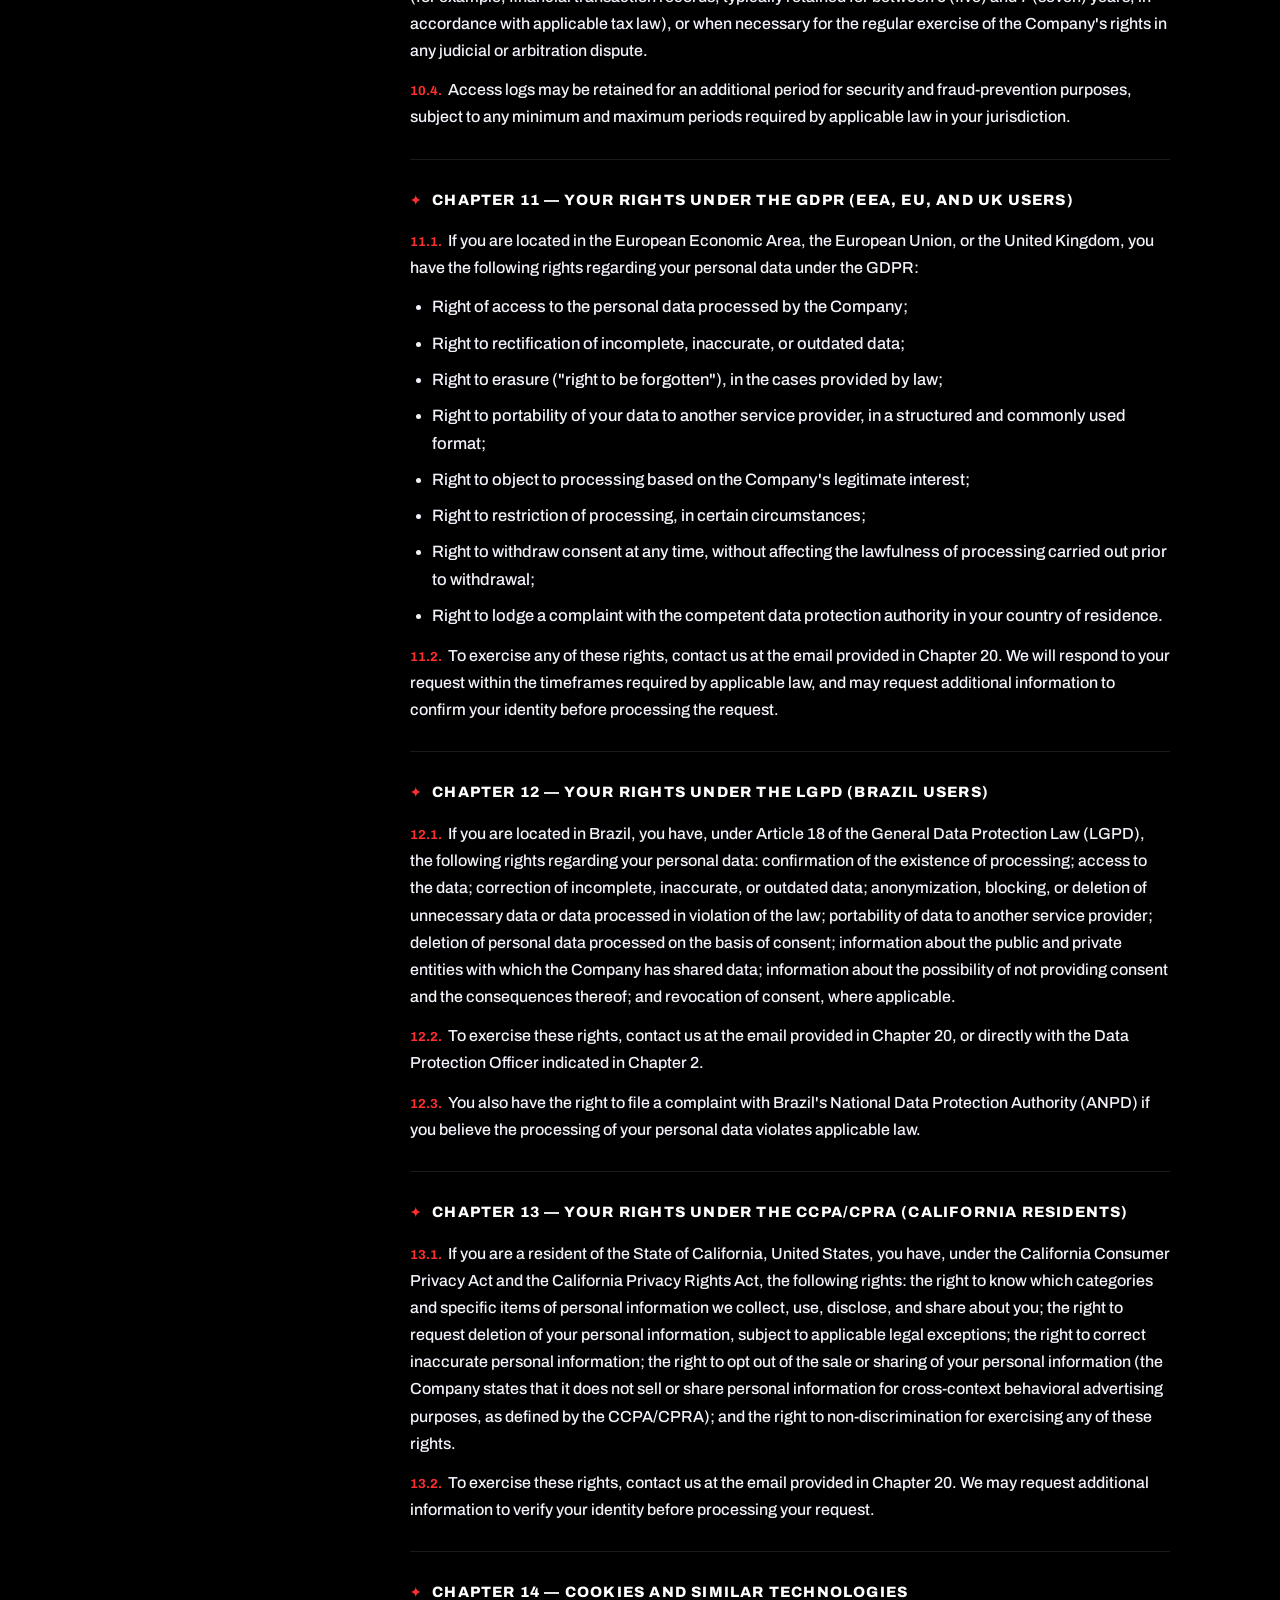
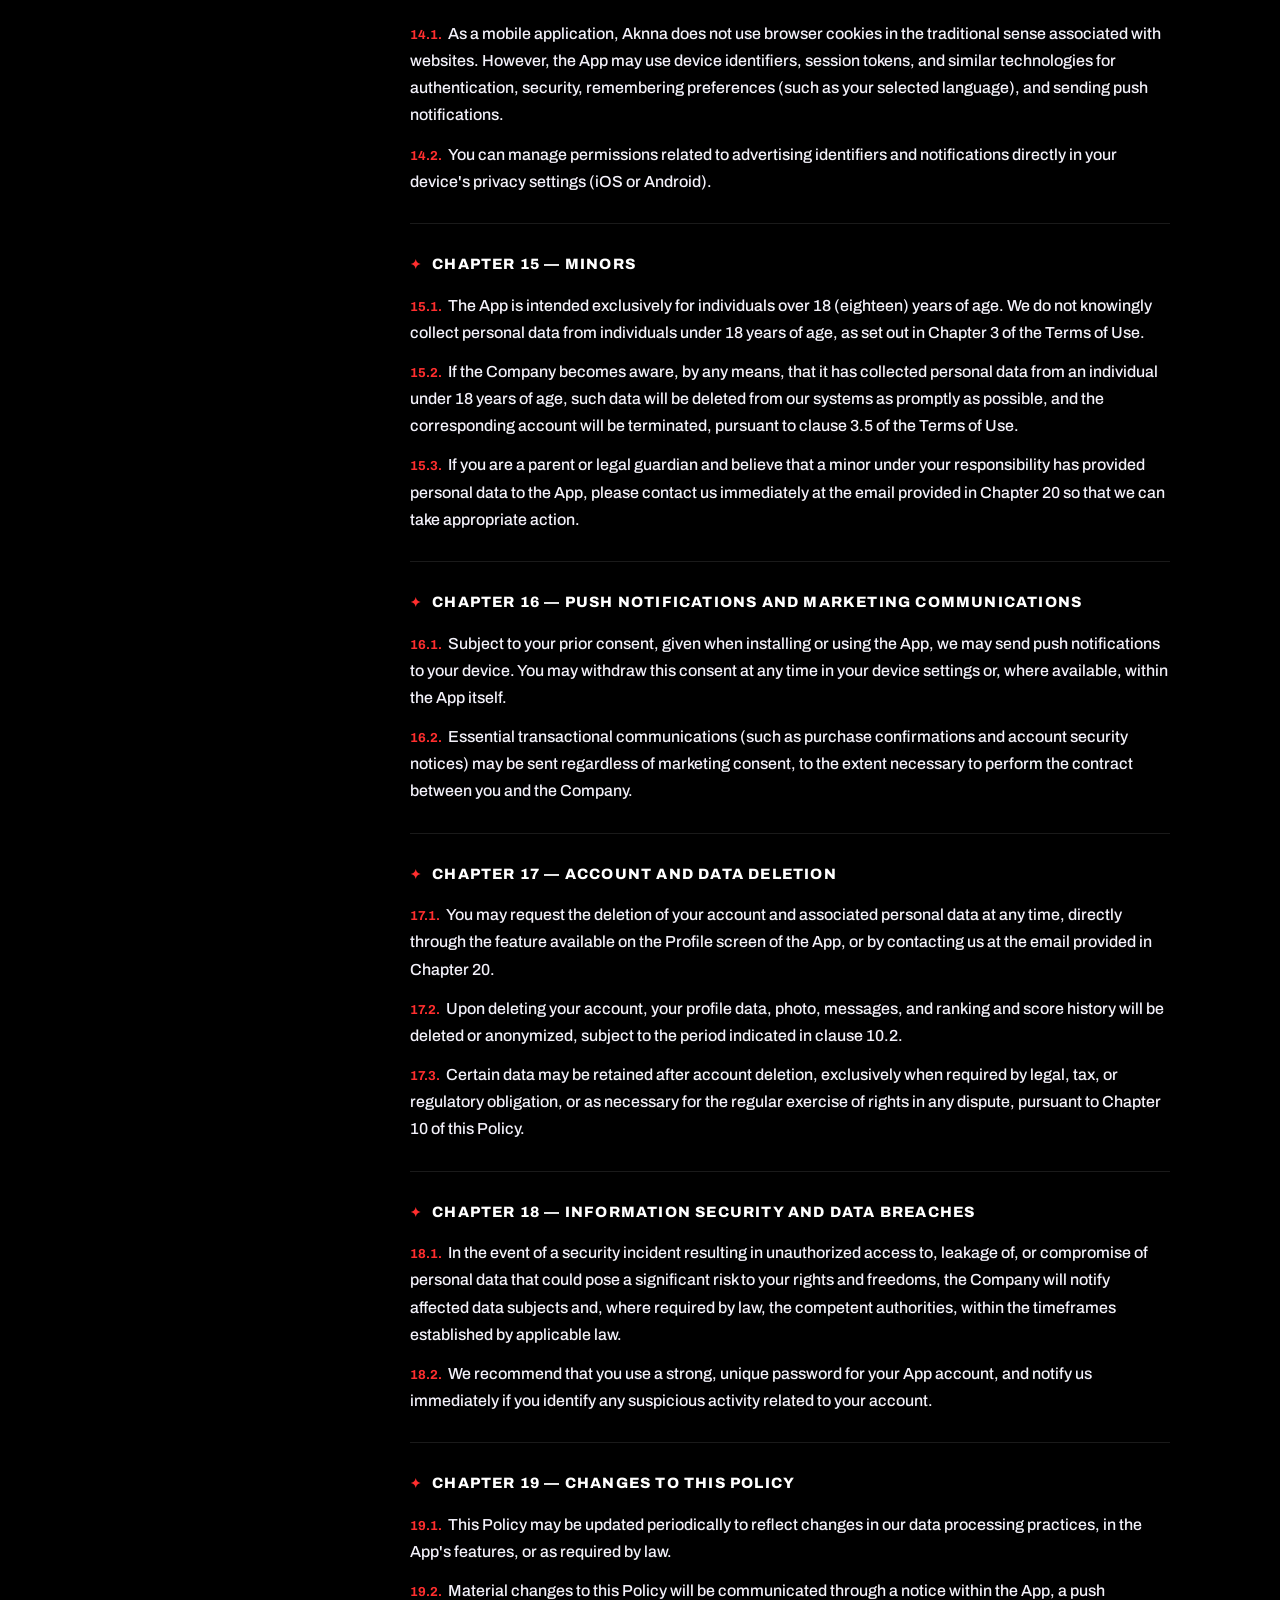
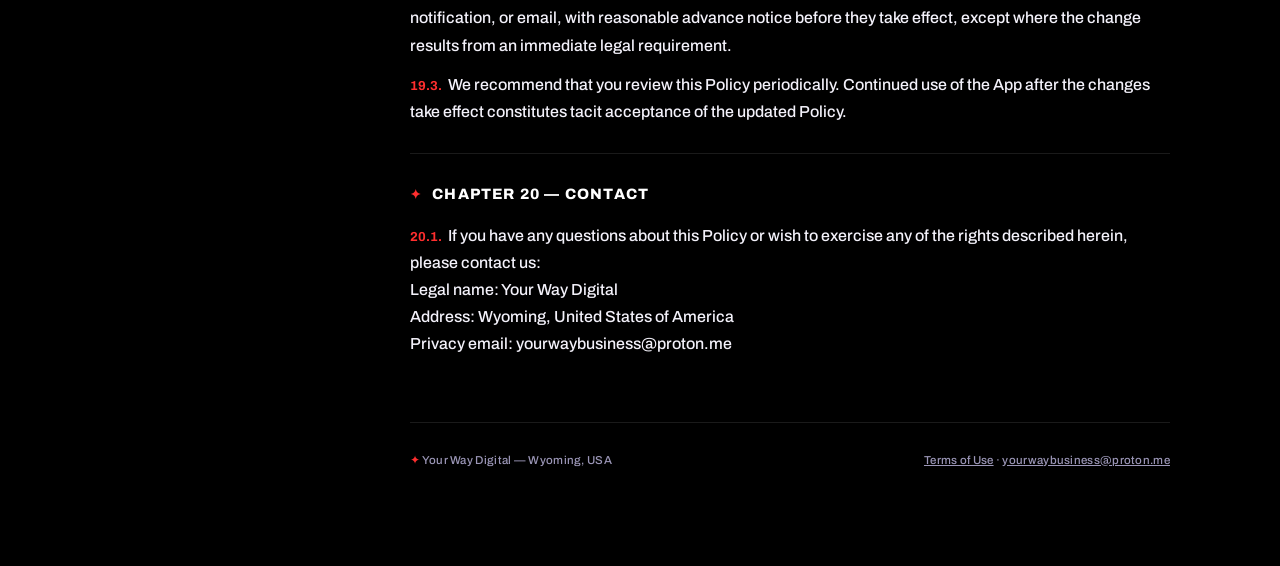
==== commit 444aa823: "Add files via upload" ====
--- a/privacy-policy.html
+++ b/privacy-policy.html
@@ -112,7 +112,7 @@
 <!-- ===================== EN ===================== -->
 <div class="lang-block" data-lang="en">
   <header class="doc-header">
-    <p class="eyebrow">AKNNA App · Your Way Digital LLC</p>
+    <p class="eyebrow">AKNNA App · Your Way Digital</p>
     <h1>Privacy Policy</h1>
     <p class="meta">Version <strong>1.0</strong> · Effective date: <strong>August 10, 2026</strong></p>
   </header>
@@ -298,7 +298,7 @@
   </section>
 
   <footer>
-    <span><span class="fstar">✦</span> Your Way Digital LLC — Wyoming, USA</span>
+    <span><span class="fstar">✦</span> Your Way Digital — Wyoming, USA</span>
     <span><a href="terms-of-use.html">Terms of Use</a> · <a href="mailto:yourwaybusiness@proton.me">yourwaybusiness@proton.me</a></span>
   </footer>
 </div>
@@ -306,7 +306,7 @@
 <!-- ===================== PT ===================== -->
 <div class="lang-block" data-lang="pt">
   <header class="doc-header">
-    <p class="eyebrow">App AKNNA · Your Way Digital LLC</p>
+    <p class="eyebrow">App AKNNA · Your Way Digital</p>
     <h1>Política de Privacidade</h1>
     <p class="meta">Versão <strong>1.0</strong> · Data de vigência: <strong>10 de agosto de 2026</strong></p>
   </header>
@@ -492,7 +492,7 @@
   </section>
 
   <footer>
-    <span><span class="fstar">✦</span> Your Way Digital LLC — Wyoming, EUA</span>
+    <span><span class="fstar">✦</span> Your Way Digital — Wyoming, EUA</span>
     <span><a href="terms-of-use.html">Termos de Uso</a> · <a href="mailto:yourwaybusiness@proton.me">yourwaybusiness@proton.me</a></span>
   </footer>
 </div>
@@ -500,7 +500,7 @@
 <!-- ===================== ES ===================== -->
 <div class="lang-block" data-lang="es">
   <header class="doc-header">
-    <p class="eyebrow">App AKNNA · Your Way Digital LLC</p>
+    <p class="eyebrow">App AKNNA · Your Way Digital</p>
     <h1>Política de Privacidad</h1>
     <p class="meta">Versión <strong>1.0</strong> · Fecha de vigencia: <strong>10 de agosto de 2026</strong></p>
   </header>
@@ -686,7 +686,7 @@
   </section>
 
   <footer>
-    <span><span class="fstar">✦</span> Your Way Digital LLC — Wyoming, EE. UU.</span>
+    <span><span class="fstar">✦</span> Your Way Digital — Wyoming, EE. UU.</span>
     <span><a href="terms-of-use.html">Términos de Uso</a> · <a href="mailto:yourwaybusiness@proton.me">yourwaybusiness@proton.me</a></span>
   </footer>
 </div>
--- a/assets/style.css
+++ b/assets/style.css
@@ -9,7 +9,7 @@
   --text-soft:#9C97B8;
   --line:rgba(255,255,255,0.10);
   --accent:#FF2E2E;
-  --accent-2:#7C5CFF;
+  --accent-2:#FF2E2E;
   --max:760px;
 }
 
@@ -47,7 +47,7 @@
   font-size:10.5px; letter-spacing:1.5px; font-weight:700; text-decoration:none;
   color:rgba(255,255,255,0.5); padding:8px 12px; border-radius:999px;
 }
-.doc-switch a.active{color:#fff; background:linear-gradient(135deg,var(--accent),var(--accent-2));}
+.doc-switch a.active{color:#fff; background:var(--accent);}
 
 .langbar{
   display:flex; align-items:center; gap:10px; padding:10px 20px;
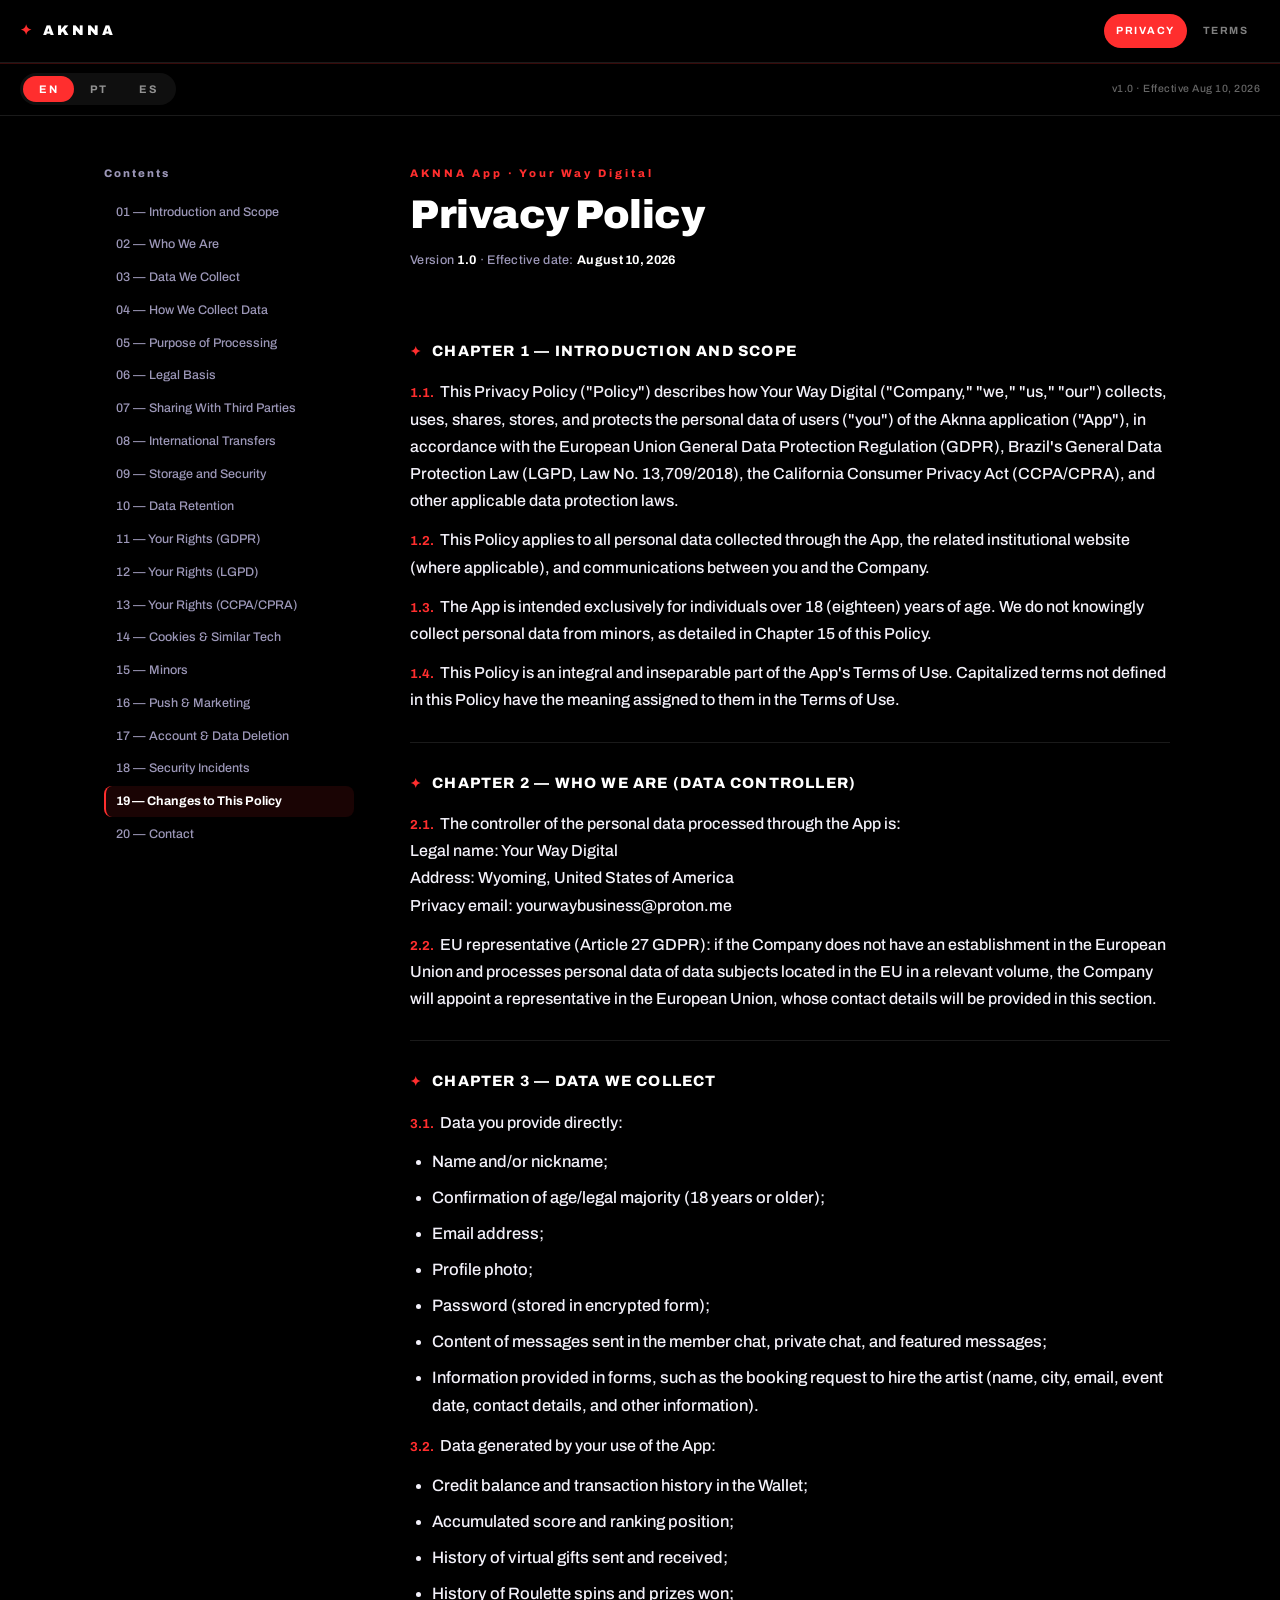
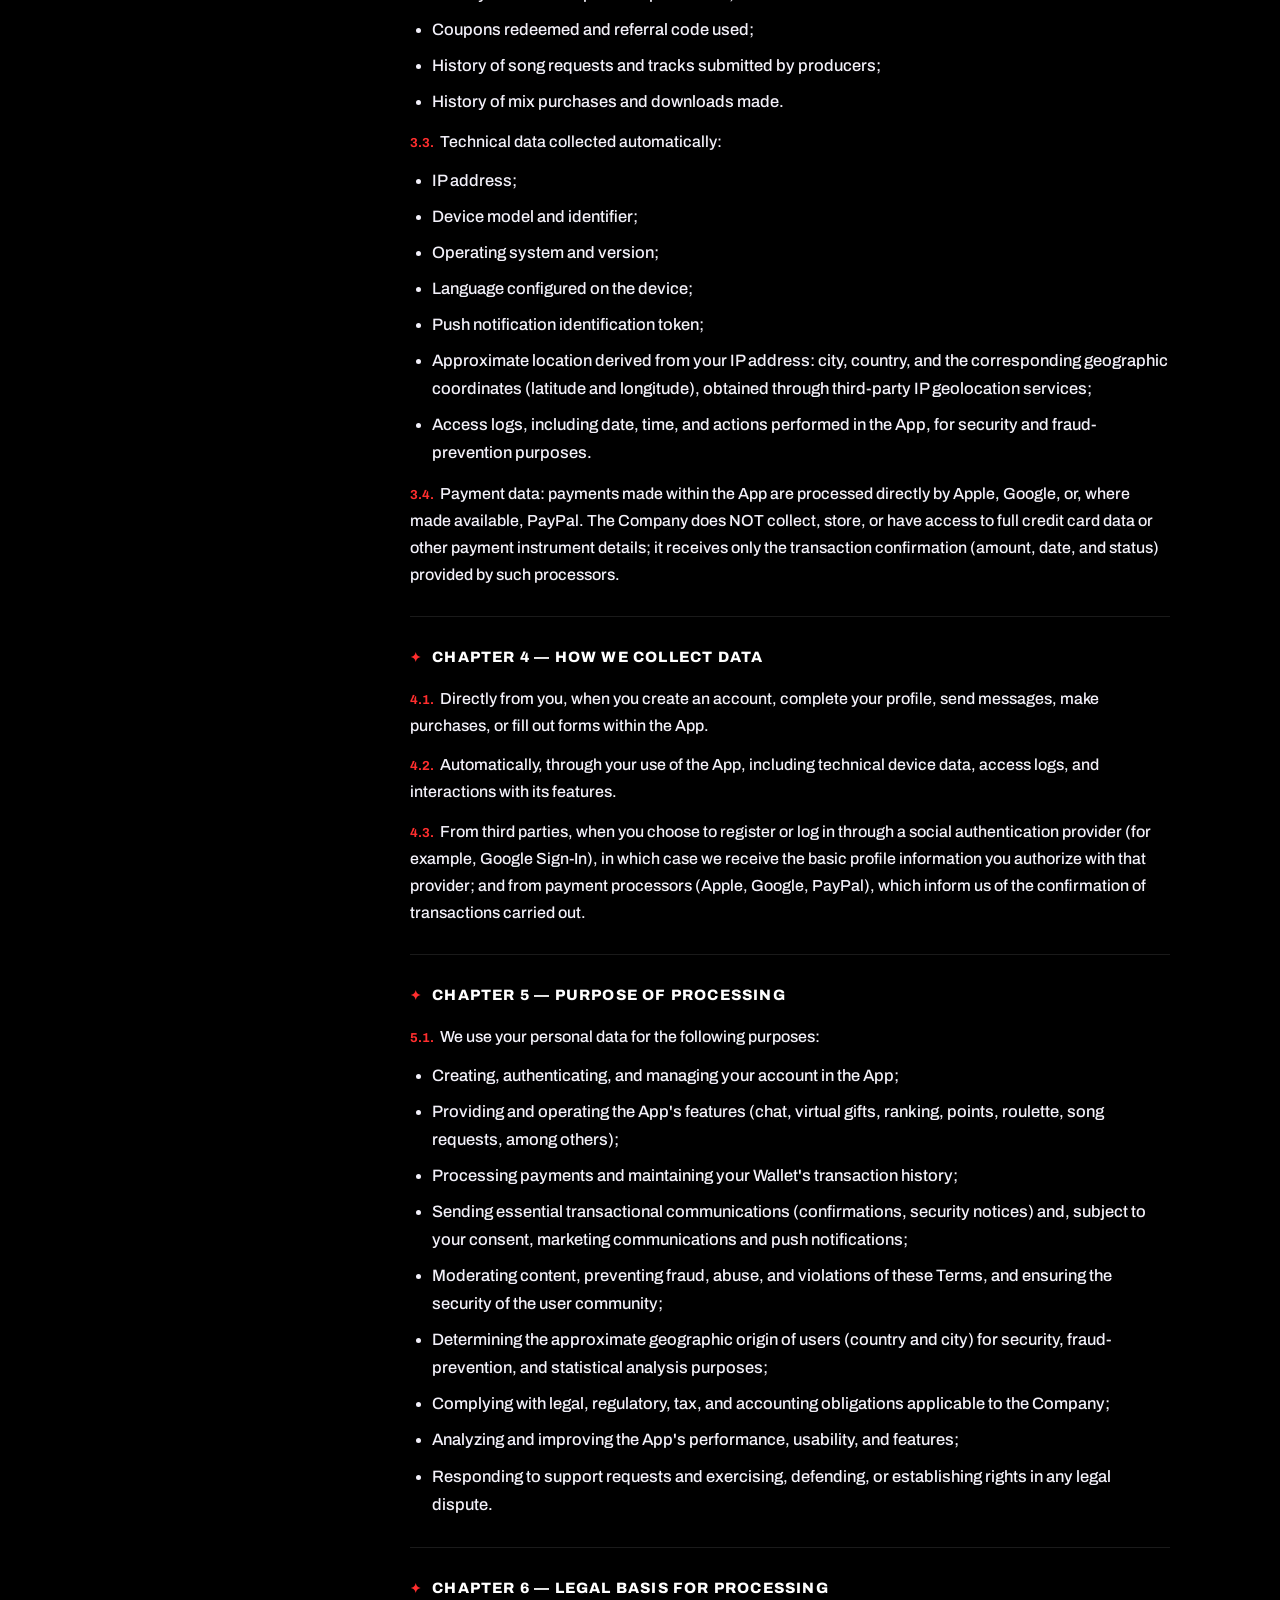
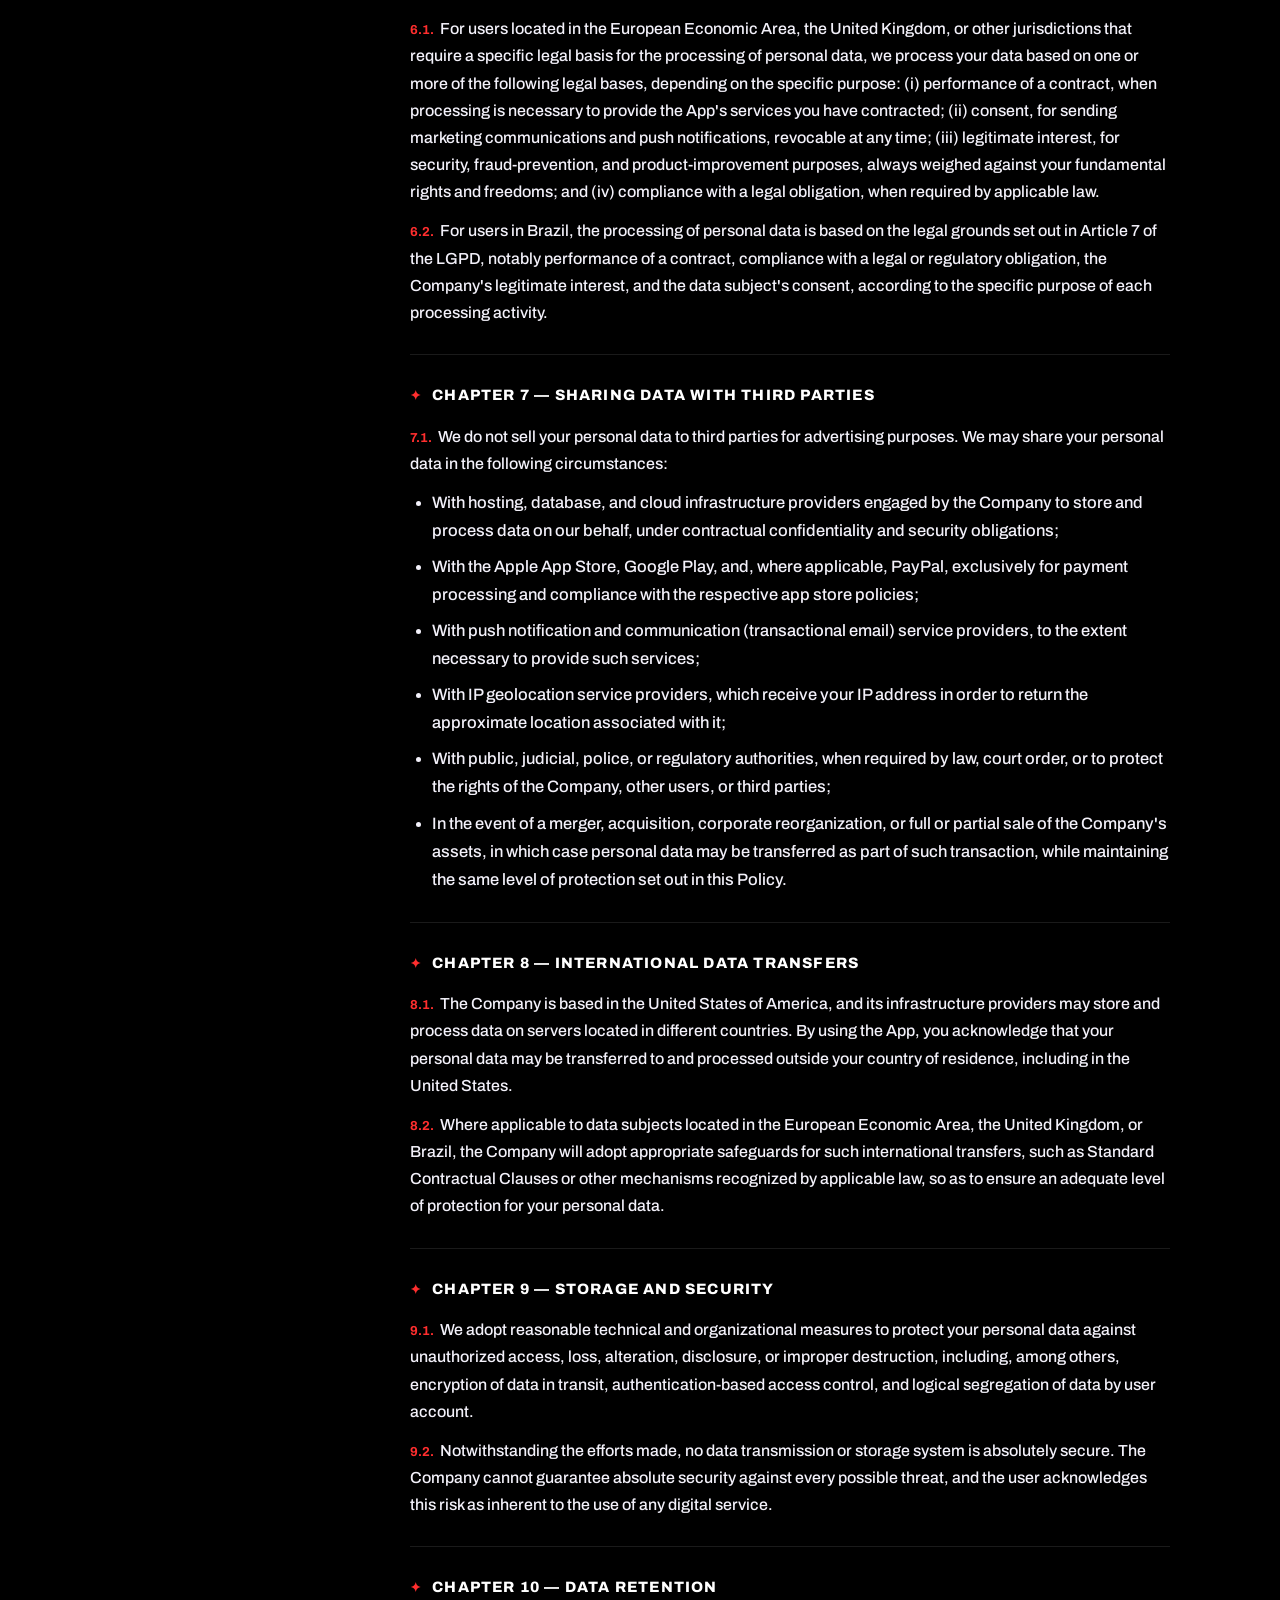
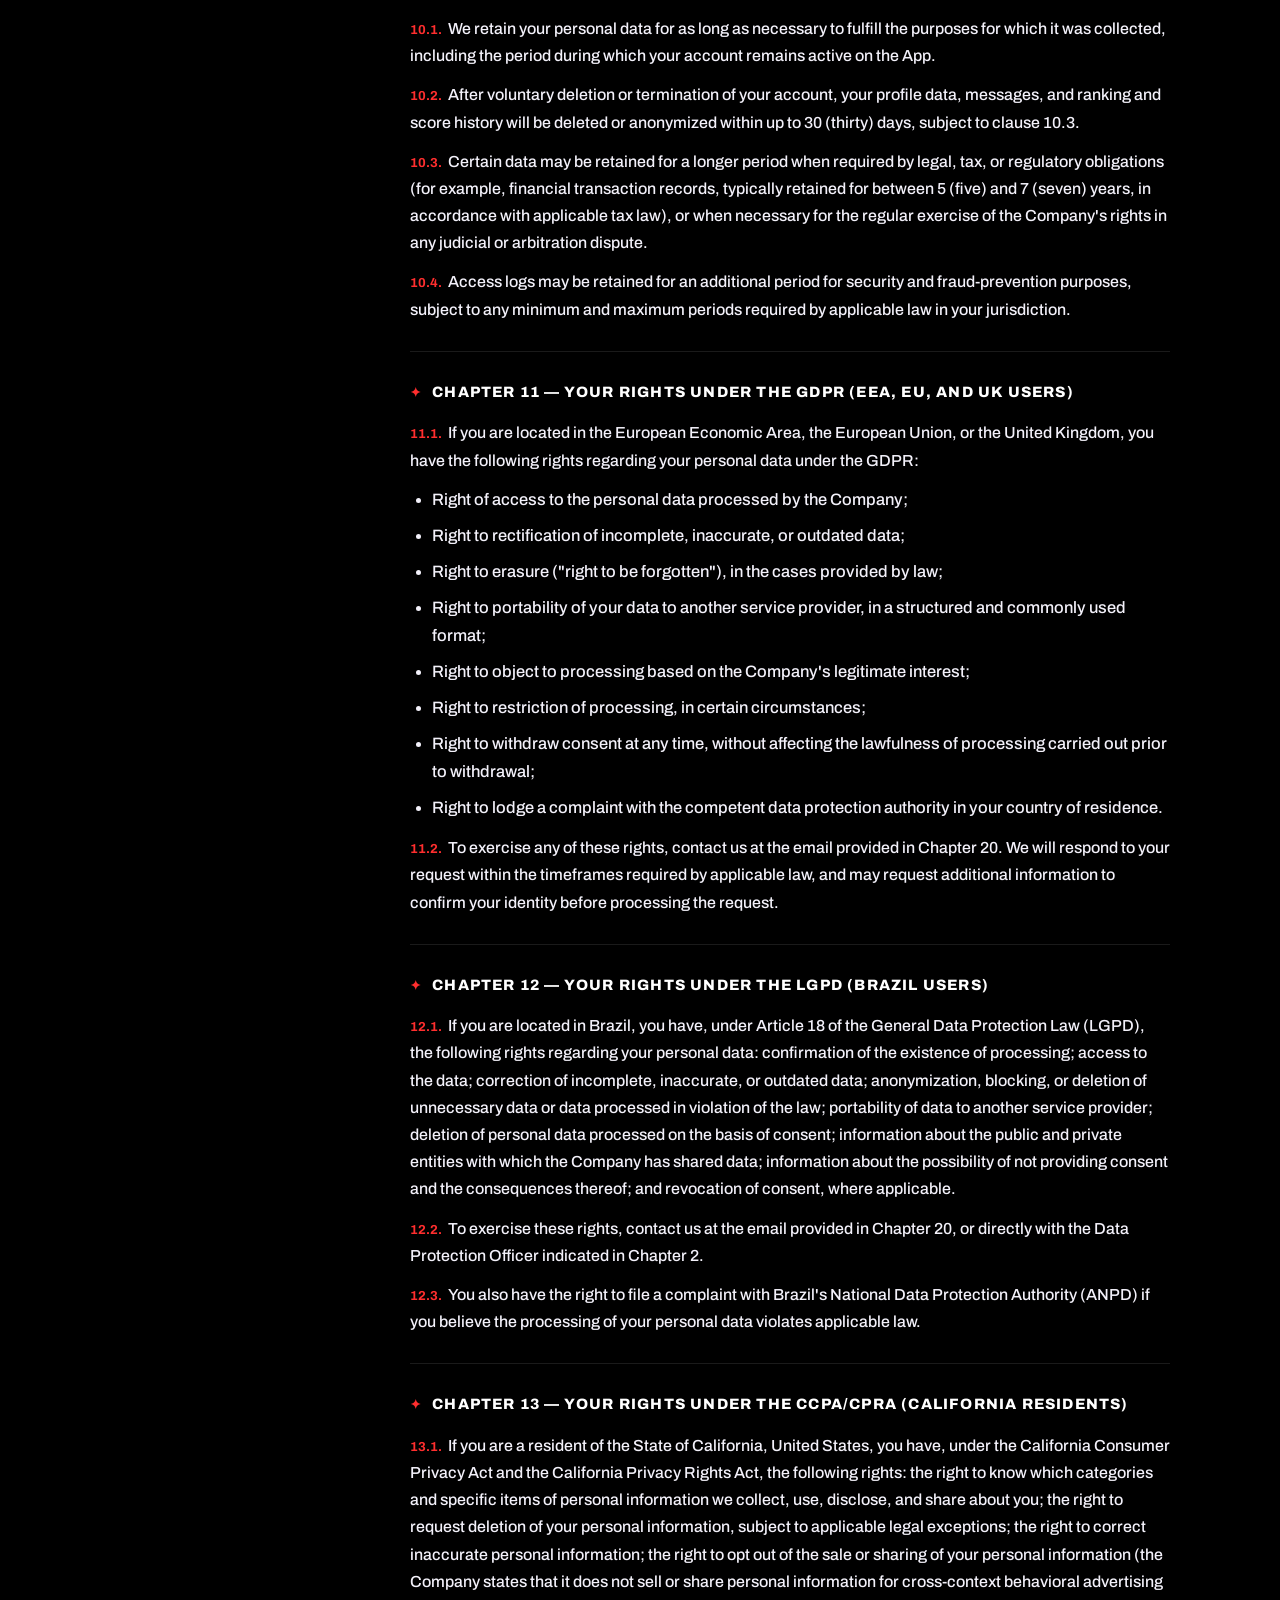
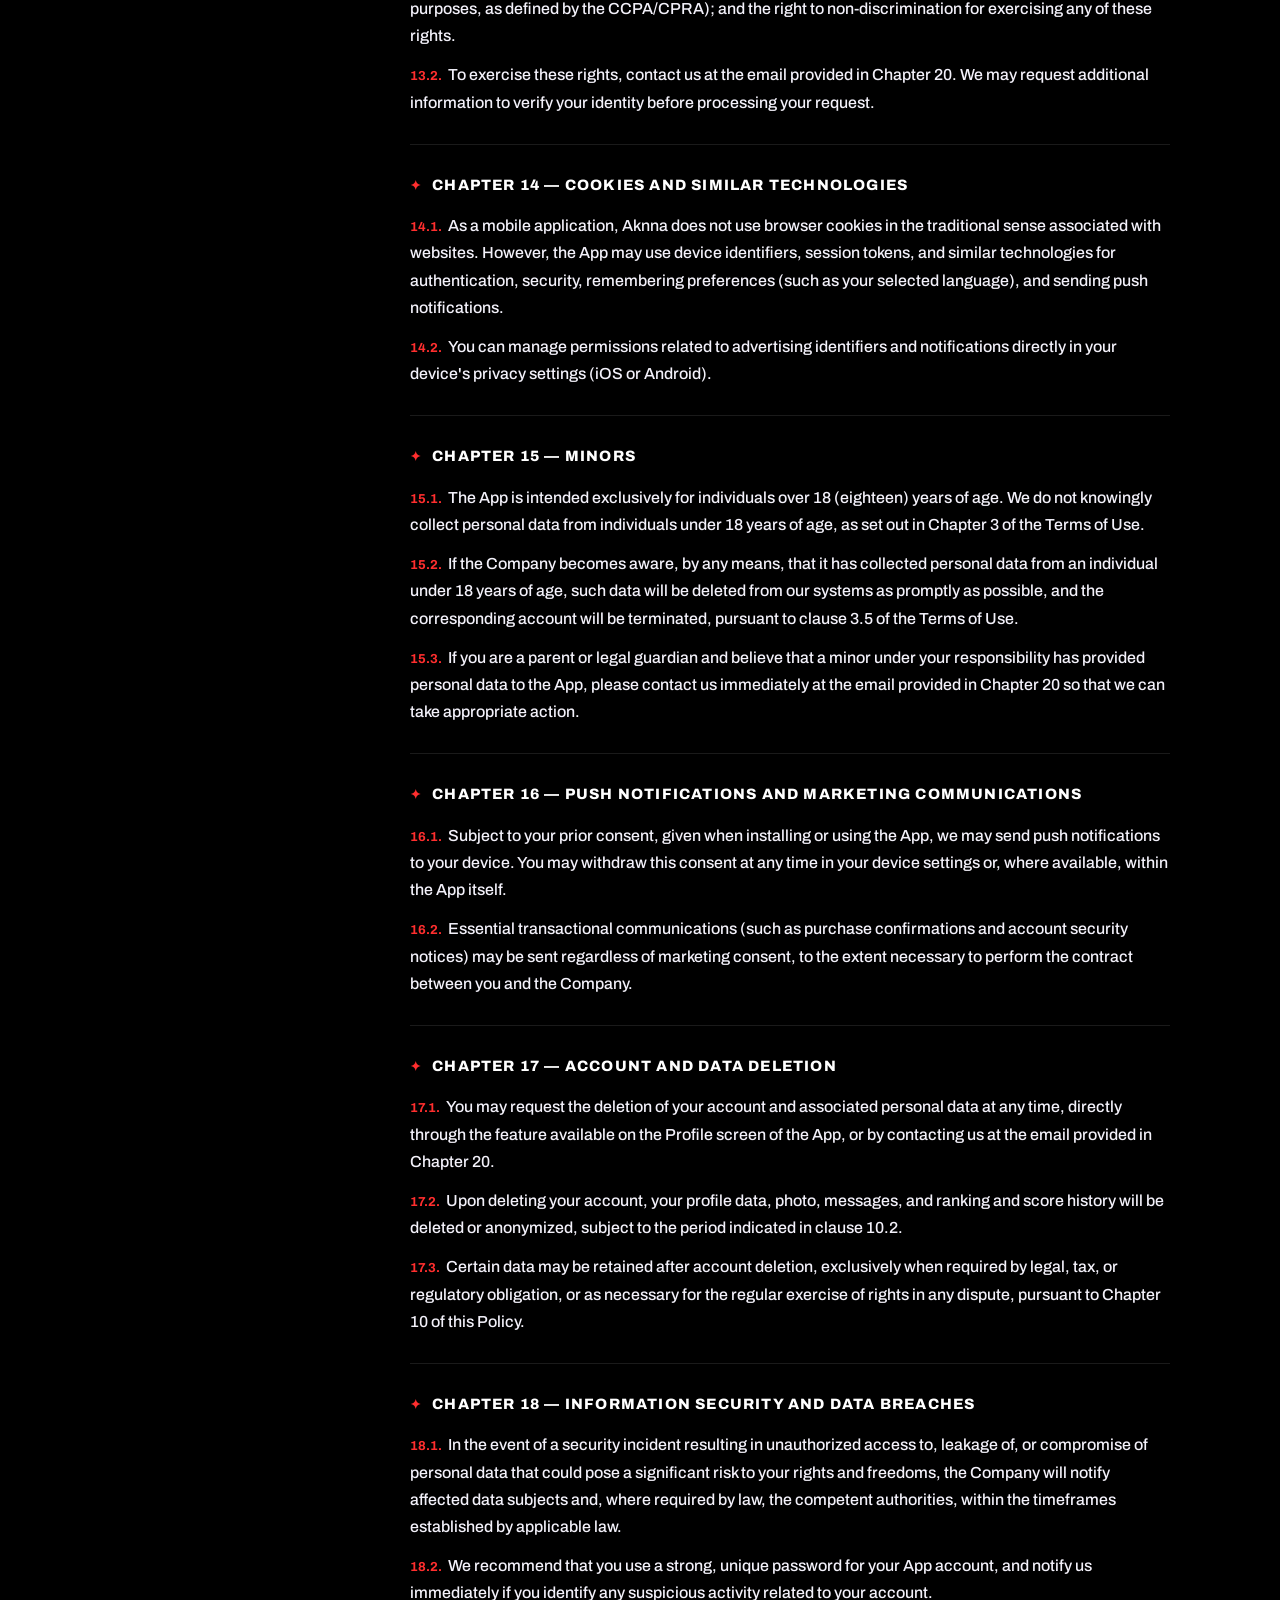
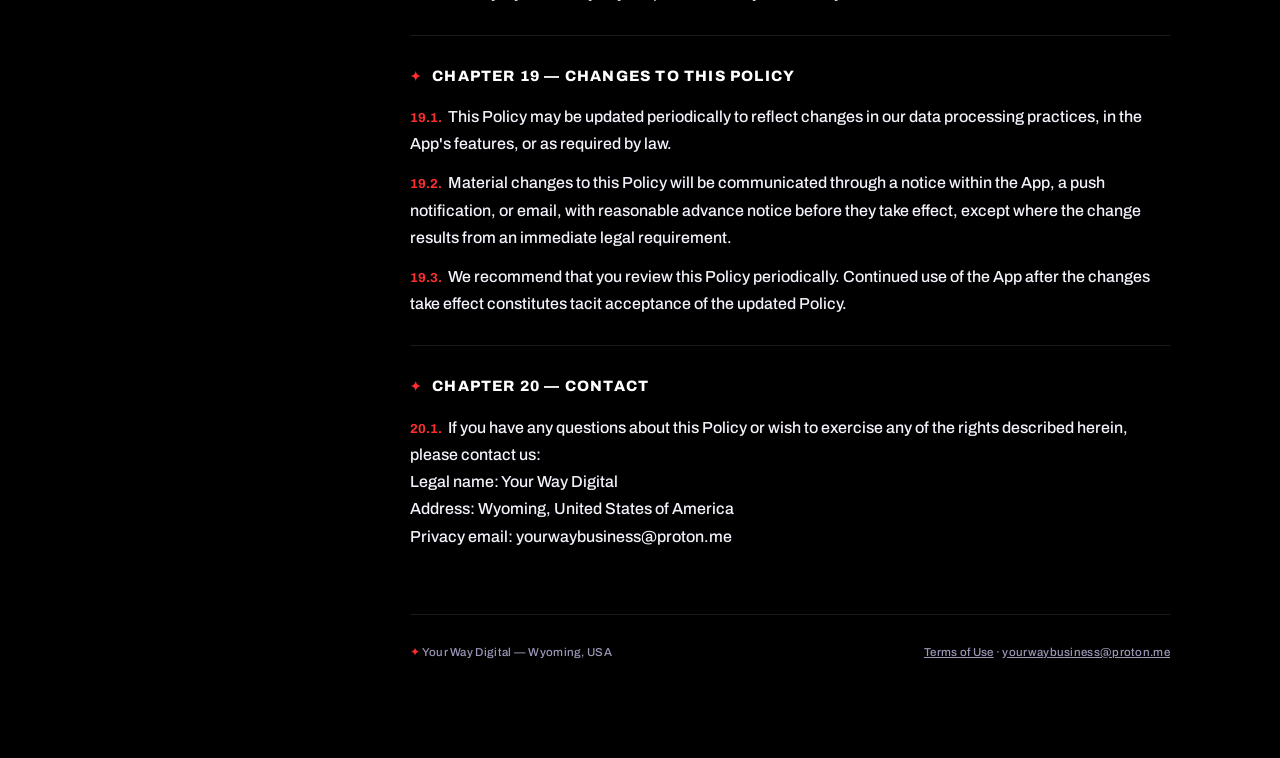
==== commit acadf171: "Add files via upload" ====
--- a/privacy-policy.html
+++ b/privacy-policy.html
@@ -160,6 +160,7 @@
       <li>Operating system and version;</li>
       <li>Language configured on the device;</li>
       <li>Push notification identification token;</li>
+      <li>Approximate location derived from your IP address: city, country, and the corresponding geographic coordinates (latitude and longitude), obtained through third-party IP geolocation services;</li>
       <li>Access logs, including date, time, and actions performed in the App, for security and fraud-prevention purposes.</li>
     </ul>
     <p><span class="num">3.4.</span>Payment data: payments made within the App are processed directly by Apple, Google, or, where made available, PayPal. The Company does NOT collect, store, or have access to full credit card data or other payment instrument details; it receives only the transaction confirmation (amount, date, and status) provided by such processors.</p>
@@ -181,6 +182,7 @@
       <li>Processing payments and maintaining your Wallet's transaction history;</li>
       <li>Sending essential transactional communications (confirmations, security notices) and, subject to your consent, marketing communications and push notifications;</li>
       <li>Moderating content, preventing fraud, abuse, and violations of these Terms, and ensuring the security of the user community;</li>
+      <li>Determining the approximate geographic origin of users (country and city) for security, fraud-prevention, and statistical analysis purposes;</li>
       <li>Complying with legal, regulatory, tax, and accounting obligations applicable to the Company;</li>
       <li>Analyzing and improving the App's performance, usability, and features;</li>
       <li>Responding to support requests and exercising, defending, or establishing rights in any legal dispute.</li>
@@ -200,6 +202,7 @@
       <li>With hosting, database, and cloud infrastructure providers engaged by the Company to store and process data on our behalf, under contractual confidentiality and security obligations;</li>
       <li>With the Apple App Store, Google Play, and, where applicable, PayPal, exclusively for payment processing and compliance with the respective app store policies;</li>
       <li>With push notification and communication (transactional email) service providers, to the extent necessary to provide such services;</li>
+      <li>With IP geolocation service providers, which receive your IP address in order to return the approximate location associated with it;</li>
       <li>With public, judicial, police, or regulatory authorities, when required by law, court order, or to protect the rights of the Company, other users, or third parties;</li>
       <li>In the event of a merger, acquisition, corporate reorganization, or full or partial sale of the Company's assets, in which case personal data may be transferred as part of such transaction, while maintaining the same level of protection set out in this Policy.</li>
     </ul>
@@ -354,6 +357,7 @@
       <li>Sistema operacional e versão;</li>
       <li>Idioma configurado no dispositivo;</li>
       <li>Token de identificação para envio de notificações push;</li>
+      <li>Localização aproximada derivada do seu endereço IP: cidade, país e as coordenadas geográficas correspondentes (latitude e longitude), obtidas por meio de serviços terceiros de geolocalização por IP;</li>
       <li>Registros de acesso (logs), incluindo data, hora e ações realizadas no Aplicativo, para fins de segurança e prevenção de fraudes.</li>
     </ul>
     <p><span class="num">3.4.</span>Dados de pagamento: os pagamentos realizados no Aplicativo são processados diretamente pela Apple, pelo Google ou, quando disponibilizado, pelo PayPal. A Empresa NÃO coleta, armazena ou tem acesso a dados completos de cartão de crédito ou outros instrumentos de pagamento; recebe apenas a confirmação da transação (valor, data e status) fornecida por tais processadores.</p>
@@ -375,6 +379,7 @@
       <li>Processar pagamentos e manter o histórico de transações da sua Carteira;</li>
       <li>Enviar comunicações transacionais essenciais (confirmações, avisos de segurança) e, mediante consentimento, comunicações de marketing e notificações push;</li>
       <li>Moderar conteúdo, prevenir fraude, abuso e violações destes Termos, e garantir a segurança da comunidade de usuários;</li>
+      <li>Determinar a origem geográfica aproximada dos usuários (país e cidade) para fins de segurança, prevenção de fraudes e análises estatísticas;</li>
       <li>Cumprir obrigações legais, regulatórias, fiscais e contábeis aplicáveis à Empresa;</li>
       <li>Analisar e melhorar o desempenho, a usabilidade e as funcionalidades do Aplicativo;</li>
       <li>Responder a solicitações de suporte e exercer, defender ou estabelecer direitos em eventual disputa legal.</li>
@@ -394,6 +399,7 @@
       <li>Com provedores de hospedagem, banco de dados e infraestrutura em nuvem, contratados pela Empresa para armazenar e processar dados em nosso nome, sob obrigações contratuais de confidencialidade e segurança;</li>
       <li>Com a Apple App Store, o Google Play e, quando aplicável, o PayPal, exclusivamente para processamento de pagamentos e cumprimento das respectivas políticas das lojas de aplicativos;</li>
       <li>Com provedores de envio de notificações push e comunicação (e-mail transacional), na medida necessária à prestação de tais serviços;</li>
+      <li>Com provedores de serviços de geolocalização por IP, que recebem o seu endereço IP para retornar a localização aproximada associada a ele;</li>
       <li>Com autoridades públicas, judiciais, policiais ou regulatórias, quando exigido por lei, ordem judicial ou para proteção de direitos da Empresa, de outros usuários ou de terceiros;</li>
       <li>Em caso de fusão, aquisição, reorganização societária ou venda total ou parcial de ativos da Empresa, hipótese em que os dados pessoais poderão ser transferidos como parte de tal operação, mediante manutenção do mesmo nível de proteção previsto nesta Política.</li>
     </ul>
@@ -548,6 +554,7 @@
       <li>Sistema operativo y versión;</li>
       <li>Idioma configurado en el dispositivo;</li>
       <li>Token de identificación para el envío de notificaciones push;</li>
+      <li>Ubicación aproximada derivada de su dirección IP: ciudad, país y las coordenadas geográficas correspondientes (latitud y longitud), obtenidas mediante servicios de terceros de geolocalización por IP;</li>
       <li>Registros de acceso (logs), incluyendo fecha, hora y acciones realizadas en la Aplicación, con fines de seguridad y prevención de fraudes.</li>
     </ul>
     <p><span class="num">3.4.</span>Datos de pago: los pagos realizados en la Aplicación son procesados directamente por Apple, por Google o, cuando esté disponible, por PayPal. La Empresa NO recopila, almacena ni tiene acceso a los datos completos de tarjetas de crédito u otros instrumentos de pago; solo recibe la confirmación de la transacción (importe, fecha y estado) proporcionada por dichos procesadores.</p>
@@ -569,6 +576,7 @@
       <li>Procesar pagos y mantener el historial de transacciones de su Cartera;</li>
       <li>Enviar comunicaciones transaccionales esenciales (confirmaciones, avisos de seguridad) y, previo consentimiento, comunicaciones de marketing y notificaciones push;</li>
       <li>Moderar contenido, prevenir fraudes, abusos e infracciones de estos Términos, y garantizar la seguridad de la comunidad de usuarios;</li>
+      <li>Determinar el origen geográfico aproximado de los usuarios (país y ciudad) con fines de seguridad, prevención de fraudes y análisis estadísticos;</li>
       <li>Cumplir con las obligaciones legales, regulatorias, fiscales y contables aplicables a la Empresa;</li>
       <li>Analizar y mejorar el rendimiento, la usabilidad y las funcionalidades de la Aplicación;</li>
       <li>Responder a solicitudes de soporte y ejercer, defender o hacer valer derechos en caso de disputa legal.</li>
@@ -588,6 +596,7 @@
       <li>Con proveedores de alojamiento, bases de datos e infraestructura en la nube, contratados por la Empresa para almacenar y procesar datos en nuestro nombre, bajo obligaciones contractuales de confidencialidad y seguridad;</li>
       <li>Con la Apple App Store, Google Play y, cuando corresponda, PayPal, exclusivamente para el procesamiento de pagos y el cumplimiento de las respectivas políticas de las tiendas de aplicaciones;</li>
       <li>Con proveedores de envío de notificaciones push y comunicación (correo electrónico transaccional), en la medida necesaria para la prestación de dichos servicios;</li>
+      <li>Con proveedores de servicios de geolocalización por IP, que reciben su dirección IP para devolver la ubicación aproximada asociada a ella;</li>
       <li>Con autoridades públicas, judiciales, policiales o regulatorias, cuando lo exija la ley, una orden judicial o para proteger los derechos de la Empresa, de otros usuarios o de terceros;</li>
       <li>En caso de fusión, adquisición, reorganización societaria o venta total o parcial de los activos de la Empresa, en cuyo caso los datos personales podrán transferirse como parte de dicha operación, manteniendo el mismo nivel de protección previsto en esta Política.</li>
     </ul>
